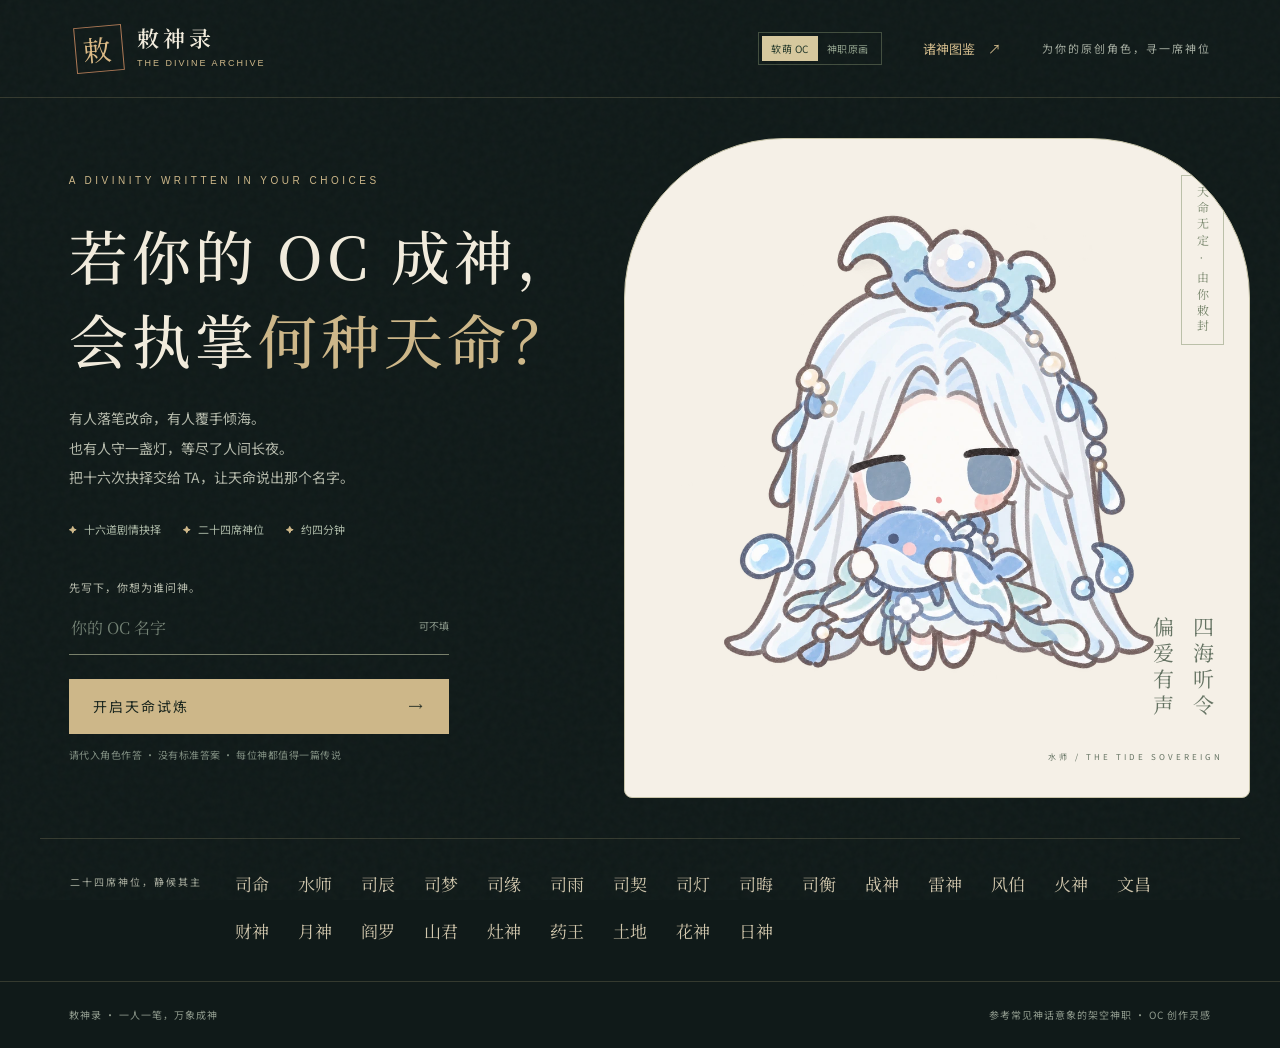
==== index.html @ de98fe09 "Regenerate Fire and Sun OCs with softer cute hairstyles" ====
<!DOCTYPE html>
<html lang="zh-CN"><head><meta charset="utf-8"><meta name="viewport" content="width=device-width,initial-scale=1,viewport-fit=cover"><meta name="theme-color" content="#101a19"><meta name="description" content="十六道天命试炼，二十四种神职归宿。代入你的OC，领取专属权柄、封神名场面与神谕插画。"><meta property="og:title" content="敕神录 · 你的OC会是什么神？"><meta property="og:description" content="十六次抉择，为你的角色敕封神位。二十四种神职、三重神性、原创插画与完整档案。"><title>敕神录 · 你的 OC 会是什么神？</title><link rel="icon" href="data:image/svg+xml,%3Csvg xmlns='http://www.w3.org/2000/svg' viewBox='0 0 64 64'%3E%3Crect width='64' height='64' rx='12' fill='%23101a19'/%3E%3Ctext x='12' y='49' font-size='44' fill='%23d4b77e'%3E敕%3C/text%3E%3C/svg%3E"><link rel="stylesheet" href="style.css?v=3"></head>
<body><header><button class="brand" id="brand" aria-label="敕神录首页"><span class="seal">敕</span><span>敕神录<small>THE DIVINE ARCHIVE</small></span></button><nav><div class="art-switch" role="group" aria-label="插画风格"><button data-art-choice="chibi" aria-pressed="true" class="active">软萌 OC</button><button data-art-choice="portrait" aria-pressed="false">神职原画</button></div><button id="nav-atlas">诸神图鉴 <span>↗</span></button><span class="nav-note">为你的原创角色，寻一席神位</span></nav></header><main id="app"></main><footer><span>敕神录 · 一人一笔，万象成神</span><span>参考常见神话意象的架空神职 · OC 创作灵感</span></footer><div id="toast" role="status" aria-live="polite"></div><dialog id="atlas"><div class="dialog-head"><div><p class="eyebrow">THE PANTHEON</p><h2>二十四神，各有锋芒。</h2></div><button id="close-atlas" class="close" aria-label="关闭图鉴">×</button></div><p class="muted">神位不分高低，故事各有偏爱。图鉴展示的是神职意象，角色外貌由你定义。</p><div class="atlas-grid" id="atlas-grid"></div></dialog><script src="data.js?v=2"></script><script src="app.js?v=6"></script></body></html>
---- style.css ----
@import url('https://fonts.googleapis.com/css2?family=Noto+Serif+SC:wght@400;500;600;700;900&family=Noto+Sans+SC:wght@400;500;600&display=swap');
:root{--bg:#101a19;--paper:#f1ebdc;--ink:#22332e;--gold:#cdb789;--muted:#a5ada1;--accent:#d3b77f;--line:#c9b88633;color-scheme:dark}*{box-sizing:border-box}body{margin:0;background:var(--bg);color:var(--paper);font:15px/1.8 'Noto Sans SC',sans-serif}body:before{content:'';position:fixed;inset:0;pointer-events:none;opacity:.16;background-image:url("data:image/svg+xml,%3Csvg viewBox='0 0 180 180' xmlns='http://www.w3.org/2000/svg'%3E%3Cfilter id='n'%3E%3CfeTurbulence type='fractalNoise' baseFrequency='.75' numOctaves='3' stitchTiles='stitch'/%3E%3C/filter%3E%3Cpath fill='%23ffffff' filter='url(%23n)' opacity='.19' d='M0 0h180v180H0z'/%3E%3C/svg%3E")}button,input{font:inherit}button{cursor:pointer}button:focus-visible,a:focus-visible{outline:2px solid var(--gold);outline-offset:5px}button{color:inherit}h1,h2,h3,p{margin-top:0}h1,h2,h3,.serif{font-family:'Noto Serif SC','Songti SC',serif}button{border:0}header{height:98px;border-bottom:1px solid var(--line);padding:0 5.4%;display:flex;align-items:center;justify-content:space-between;position:relative;z-index:2}.brand{display:flex;align-items:center;gap:14px;background:none;text-align:left;font:600 22px/1.1 'Noto Serif SC',serif;letter-spacing:4px}.brand small{display:block;font:9px/1.7 sans-serif;letter-spacing:2px;color:var(--gold);margin-top:6px}.seal{font:28px 'Noto Serif SC',serif;color:#dcba86;border:1px solid #ae7956;padding:2px 7px;transform:rotate(-5deg)}nav{display:flex;align-items:center;gap:35px}nav button{background:none;font-size:13px;color:var(--gold)}nav button span{margin-left:10px}.nav-note{font-size:11px;color:var(--muted);letter-spacing:2px}main{min-height:calc(100svh - 175px)}footer{border-top:1px solid var(--line);padding:24px 5.4%;display:flex;justify-content:space-between;color:#8f9a8d;font-size:10px;letter-spacing:1px}.eyebrow{font:10px/1.6 sans-serif;letter-spacing:3.5px;color:var(--gold);margin-bottom:24px}.hero{max-width:1500px;margin:auto;display:grid;grid-template-columns:1fr 1.05fr;min-height:740px}.hero-copy{padding:75px 7% 50px 11%;position:relative;z-index:1}.hero-copy h1{font-size:clamp(40px,4.6vw,68px);line-height:1.42;letter-spacing:4px;font-weight:500;margin-bottom:24px}.hero-copy h1 em{font-style:normal;color:var(--gold)}.hero-copy .desc{color:#b4b9ab;max-width:370px;font-size:14px;line-height:2.1}.hero-label{display:flex;gap:22px;color:#adbaa8;font-size:11px;margin:28px 0 38px}.hero-label span{display:flex;align-items:center;gap:7px}.hero-label span:before{content:'✦';color:var(--gold);font-size:8px}.name-label{display:block;font-size:11px;color:#b7bcad;letter-spacing:1px;margin:0 0 9px}.name-wrap{display:flex;align-items:center;gap:15px;max-width:380px;border-bottom:1px solid #79806b;padding:0 0 9px}.name-wrap input{background:none;border:0;outline:0;color:var(--paper);width:100%;font-family:'Noto Serif SC',serif;font-size:20px;min-width:0}.name-wrap input::placeholder{color:#738174;font-size:16px}.name-wrap span{white-space:nowrap;color:#8c998b;font-size:10px}.primary{background:var(--gold);color:#19251e;min-height:55px;padding:15px 24px;display:flex;align-items:center;justify-content:space-between;gap:30px;font-size:14px;letter-spacing:2px;transition:.2s}.primary:hover{background:#e6d0a2;transform:translateY(-2px)}.hero-copy .primary{width:100%;max-width:380px;margin:24px 0 12px}.subnote{font-size:10px;letter-spacing:.5px;color:#7f8d80}.hero-art{position:relative;min-width:0;overflow:hidden}.hero-art>img{width:100%;height:100%;object-fit:cover;object-position:50% 35%;position:absolute;inset:0}.hero-art:after{content:'';position:absolute;inset:0;background:linear-gradient(90deg,var(--bg),transparent 25%),linear-gradient(0deg,var(--bg),transparent 25%)}.art-caption{position:absolute;right:35px;bottom:58px;z-index:1;text-align:right;color:#eddfbd}.art-caption .vertical{writing-mode:vertical-rl;letter-spacing:10px;font:26px 'Noto Serif SC',serif;line-height:1.9;letter-spacing:7px;margin:0 0 20px auto}.art-caption small{font-size:10px;letter-spacing:3px}.floating-seal{position:absolute;right:30px;top:35px;z-index:1;border:1px solid #cfaa7877;padding:9px 12px;color:var(--gold);writing-mode:vertical-rl;letter-spacing:4px;font:12px 'Noto Serif SC',serif}.home-bottom{border-top:1px solid var(--line);max-width:1200px;margin:0 auto;padding:29px 30px 35px;display:flex;gap:30px;align-items:center}.home-bottom>span{font-size:10px;letter-spacing:2px;color:#a7ac9e;white-space:nowrap}.god-ticker{display:flex;flex-wrap:wrap;gap:25px}.god-ticker button{font:17px 'Noto Serif SC',serif;background:none;color:#d1c7ad;padding:3px}.god-ticker button:hover{color:#fff1cc}.quiz{max-width:850px;margin:0 auto;padding:42px 28px 75px;animation:rise .35s ease}.quiz-meta{display:flex;justify-content:space-between;align-items:center;font-size:11px;color:#a7b2a2;letter-spacing:1px}.quiz-meta strong{font-family:serif;font-size:25px;color:var(--gold);font-weight:400}.progress{height:2px;background:#60705a55;margin:15px 0 42px}.progress span{height:100%;display:block;background:var(--gold);transition:width .3s}.chapter{color:var(--gold);font-size:11px;letter-spacing:3px}.quiz h1{font-size:clamp(24px,3vw,35px);line-height:1.8;font-weight:500;letter-spacing:1px;margin:15px 0}.quiz .hint{font-size:13px;color:#a7b1a0;margin-bottom:30px}.options{display:grid;gap:12px}.option{display:flex;align-items:center;gap:20px;padding:18px 22px;text-align:left;background:#ffffff03;border:1px solid #9caa8d33;min-height:71px;transition:.2s;line-height:1.8;font-size:14px}.option .letter{font:19px 'Noto Serif SC',serif;color:#b8ac8a;min-width:20px}.option:hover{background:#d7c49610;border-color:#cdb789aa}.option.selected{background:#cfb88919;border-color:var(--gold)}.option.selected .letter{color:var(--gold)}.quiz-nav{display:flex;justify-content:space-between;margin-top:28px;align-items:center}.text-btn{background:none;color:#acb5a4;font-size:12px;padding:10px 0}.quiz-nav .primary{min-height:48px;font-size:12px;padding:12px 24px}.primary:disabled{opacity:.35;cursor:default;transform:none}.small-note{text-align:center;color:#738273;font-size:10px;margin:30px 0 0}.reveal{min-height:65svh;display:grid;place-content:center;text-align:center;padding:35px}.reveal .sigil{font:75px 'Noto Serif SC',serif;color:var(--gold);animation:pulse 1.5s infinite}.reveal h2{font-weight:400;font-size:26px;letter-spacing:4px}.reveal p{color:var(--muted);font-size:12px;letter-spacing:2px}.result{max-width:1160px;margin:auto;padding:45px 30px 70px;animation:rise .6s}.result-head{display:flex;justify-content:space-between;align-items:center;margin-bottom:28px}.result-head p{margin:0;font-size:11px;color:var(--gold);letter-spacing:2px}.result-head button{background:none;color:#aeb6a8;font-size:11px}.result-grid{display:grid;grid-template-columns:420px 1fr;gap:44px;align-items:start}.god-card{position:relative;aspect-ratio:2/3;background:#162321;overflow:hidden;border:1px solid #b9a47755}.god-card img{width:100%;height:100%;object-fit:cover}.god-card:after{content:'';position:absolute;inset:0;background:linear-gradient(0deg,#08100fea,transparent 58%)}.god-card .card-top{position:absolute;top:24px;left:26px;z-index:1;font-size:9px;letter-spacing:3px;color:#e2d4b7}.god-card .card-stamp{position:absolute;right:22px;top:22px;border:1px solid #e0c58b99;color:#e5d5b2;padding:6px 10px;writing-mode:vertical-rl;letter-spacing:4px;font:12px 'Noto Serif SC',serif}.card-title{position:absolute;bottom:26px;left:28px;right:23px;z-index:1}.card-title small{font-size:10px;letter-spacing:4px;color:#d3c9ab}.card-title h2{font-size:68px;font-weight:400;letter-spacing:13px;line-height:1.4;margin:7px 0}.card-title p{font:17px/1.8 'Noto Serif SC',serif;letter-spacing:2px;margin:0}.image-caption{font-size:9px;color:#77877a;text-align:center;margin-top:10px}.result-copy .eyebrow{margin:2px 0 12px;color:var(--accent)}.result-copy h1{font-size:31px;font-weight:500;line-height:1.7;margin-bottom:14px;overflow-wrap:anywhere}.result-copy h1 span{color:var(--accent)}.tags{display:flex;gap:8px;flex-wrap:wrap;margin-bottom:26px}.tags span{border:1px solid #a8b29644;color:#c6cbb9;padding:3px 10px;font-size:10px}.quote{border-left:2px solid var(--accent);padding-left:18px;font:21px/1.9 'Noto Serif SC',serif;color:var(--accent);margin:0 0 25px}.body-copy{font-size:13px;color:#bbc2b0;line-height:2.1}.domain{display:flex;gap:25px;border-top:1px solid var(--line);border-bottom:1px solid var(--line);padding:15px 0;margin-top:25px}.domain small{font-size:10px;color:#9aa58f}.domain p{font-family:'Noto Serif SC',serif;margin:3px 0;font-size:15px}.domain>div{flex:1}.actions{display:grid;grid-template-columns:1fr 1fr;gap:10px;margin-top:23px}.actions .primary{font-size:12px;letter-spacing:1px;padding:13px 17px;min-height:49px;gap:10px}.secondary{border:1px solid #b4b59766;background:transparent;padding:12px 16px;font-size:12px;letter-spacing:1px}.secondary:hover{background:#ffffff08}.share-extra{display:flex;gap:20px;margin-top:12px}.share-extra button{font-size:10px;background:none;color:#a7b09c;padding:4px 0;text-decoration:underline;text-underline-offset:5px}.section-divider{display:flex;align-items:center;gap:22px;margin:52px 0 25px;font:21px 'Noto Serif SC',serif;letter-spacing:3px}.section-divider:after{content:'';height:1px;background:var(--line);flex:1}.report-grid{display:grid;grid-template-columns:1fr 1fr;gap:18px}.report-box{padding:26px 28px;background:#d9d0b905;border:1px solid var(--line)}.report-box h3{font-size:18px;font-weight:500;margin-bottom:15px;letter-spacing:1px}.report-box .label{font:9px sans-serif;letter-spacing:3px;color:var(--accent);margin:0 0 12px}.report-box p{font-size:13px;color:#b9c1b0;line-height:2.1;margin-bottom:0}.report-box.scene{grid-column:1/-1;background:linear-gradient(130deg,#c5ad7814,#1b262100);padding:32px}.scene h3{font-size:24px}.scene p{font:17px/2.1 'Noto Serif SC',serif;color:#d9d7c5;max-width:900px}.prayer{font:17px/1.9 'Noto Serif SC',serif!important;color:#d3c8ab!important}.reply{border-top:1px solid var(--line);margin-top:18px;padding-top:14px;color:var(--accent)!important}.pair{display:flex;gap:20px;align-items:center}.pair img{width:63px;height:86px;object-fit:cover;border:1px solid #c9b88644}.pair h3{margin-bottom:3px}.pair p{font-size:11px}.bars{display:grid;gap:15px}.bar-label{display:flex;justify-content:space-between;font-size:12px;color:#cad0bc;margin-bottom:5px}.bar-line{height:3px;background:#7d896a33}.bar-line span{height:100%;display:block;background:var(--accent)}.report-box .quiet{font-size:10px;color:#86937c;line-height:1.8;margin-top:15px}.result-bottom{text-align:center;border-top:1px solid var(--line);padding-top:32px;margin-top:35px}.result-bottom p{font-size:12px;color:#a4af9a}.result-bottom button{display:inline-flex;min-width:210px}.evidence{padding-left:15px;border-left:1px solid #c9b88655;margin-top:15px}.evidence span{font-size:10px;color:var(--accent)}.evidence p{font-size:12px;margin-top:5px;color:#b7c0a9}#toast{position:fixed;bottom:28px;left:50%;transform:translate(-50%,15px);opacity:0;pointer-events:none;background:#e6d5ae;color:#203127;padding:10px 22px;font-size:12px;z-index:30;box-shadow:0 5px 25px #0005;transition:.2s;max-width:90vw;text-align:center}#toast.show{transform:translate(-50%,0);opacity:1}dialog{color:var(--paper);background:#15211e;border:1px solid #c9b88655;padding:35px;width:min(1080px,92vw);max-height:88svh}dialog::backdrop{background:#020a08c9;backdrop-filter:blur(6px)}.dialog-head{display:flex;justify-content:space-between;align-items:start}.dialog-head .eyebrow{margin-bottom:10px}.dialog-head h2{font-size:26px;letter-spacing:2px;font-weight:400}.close{background:none;color:var(--gold);font-size:32px;line-height:1}.muted{font-size:12px;color:#a5b098}.atlas-grid{display:grid;grid-template-columns:repeat(5,1fr);gap:16px;margin-top:25px}.atlas-item{background:none;text-align:left;padding:0;border:1px solid #b5ad8b33;overflow:hidden}.atlas-item img{width:100%;aspect-ratio:2/3;object-fit:cover;display:block;transition:transform .3s}.atlas-item:hover img{transform:scale(1.035)}.atlas-item div{padding:12px}.atlas-item h3{font-size:19px;letter-spacing:2px;margin:0 0 5px}.atlas-item p{font-size:10px;color:#acb59e;margin:0}.atlas-detail{display:grid;grid-template-columns:240px 1fr;gap:30px;margin-top:20px}.atlas-detail>img{width:100%;height:auto}.atlas-detail h3{font-size:28px;color:var(--gold);margin-bottom:15px}.atlas-detail p{font-size:13px;color:#b8c1ad}.resume-row{display:flex;align-items:center;gap:10px;font-size:11px;color:#a3b095;margin-top:17px}.resume-row button{background:none;border-bottom:1px solid var(--gold);padding:0;color:var(--gold)}@keyframes rise{from{opacity:0;transform:translateY(14px)}to{opacity:1;transform:translateY(0)}}@keyframes pulse{50%{opacity:.45;transform:scale(.95)}}@media(min-width:1500px){.hero{min-height:790px}}@media(max-width:1000px){.hero-copy{padding-left:9%;padding-top:58px}.hero{min-height:700px}.nav-note{display:none}.result-grid{grid-template-columns:350px 1fr;gap:28px}.result-copy h1{font-size:26px}.card-title h2{font-size:60px}.atlas-grid{grid-template-columns:repeat(4,1fr)}}@media(max-width:750px){header{height:78px;padding:0 6%}.brand{font-size:19px;gap:11px}.seal{font-size:24px}.brand small{font-size:7px}.hero{display:flex;flex-direction:column-reverse;min-height:auto}.hero-art{height:330px;min-height:330px}.hero-art>img{object-position:50% 28%}.hero-art:after{background:linear-gradient(0deg,var(--bg),transparent 50%)}.art-caption{right:25px;bottom:35px}.art-caption .vertical{font-size:19px;letter-spacing:5px}.art-caption small{font-size:8px}.floating-seal{right:auto;left:25px;top:25px}.hero-copy{padding:0 7% 40px;margin-top:-12px}.hero-copy .eyebrow{margin-bottom:17px;font-size:9px}.hero-copy h1{font-size:39px;letter-spacing:3px;margin-bottom:18px}.hero-copy .desc{font-size:12px;max-width:none}.hero-label{margin:20px 0 28px;gap:18px}.hero-label span{font-size:10px}.name-wrap,.hero-copy .primary{max-width:none}.hero-copy .primary{margin-top:20px}.home-bottom{margin:0 7%;padding:24px 0;display:block}.home-bottom>span{display:block;margin-bottom:17px}.god-ticker{gap:15px}.god-ticker button{font-size:15px}footer{display:block;padding:22px 7%;font-size:9px}footer span{display:block;margin:3px 0}.quiz{padding:27px 22px 50px}.progress{margin-bottom:30px}.quiz h1{font-size:24px;line-height:1.75}.quiz .hint{font-size:12px;margin-bottom:24px}.option{font-size:12px;padding:14px 16px;gap:16px;min-height:70px}.quiz-nav .primary{font-size:11px}.result{padding:28px 20px 45px}.result-head{margin-bottom:20px}.result-head p{font-size:10px}.result-grid{display:block}.god-card{width:100%;max-width:420px;margin:auto;aspect-ratio:3/4}.god-card img{object-position:50% 30%}.card-title h2{font-size:61px}.card-title p{font-size:16px}.card-title{bottom:22px}.result-copy{margin-top:28px}.result-copy h1{font-size:26px}.quote{font-size:19px}.body-copy{font-size:12px}.domain{gap:17px}.domain p{font-size:13px}.report-grid{grid-template-columns:1fr;gap:14px}.report-box{padding:24px}.report-box.scene{padding:26px 23px}.scene h3{font-size:22px}.scene p{font-size:16px}.section-divider{margin-top:38px;font-size:19px}.atlas-grid{grid-template-columns:repeat(2,1fr);gap:12px}dialog{padding:25px 20px;width:94vw}.dialog-head h2{font-size:23px}.atlas-detail{grid-template-columns:1fr;gap:20px}.atlas-detail>img{width:100%;max-height:350px;object-fit:cover;object-position:50% 25%}.atlas-item p{font-size:9px}}@media(prefers-reduced-motion:reduce){*,*:before,*:after{animation:none!important;transition:none!important;scroll-behavior:auto!important}}
/* Expanded divine archive */
.thrill-banner{padding:16px 18px;border:1px solid color-mix(in srgb,var(--accent) 38%,transparent);background:linear-gradient(110deg,#cab57c13,transparent);margin-bottom:20px}.thrill-banner>span{display:block;font-size:9px;letter-spacing:2px;color:var(--accent);margin-bottom:5px}.thrill-banner strong{font:18px/1.7 'Noto Serif SC',serif;color:#e4d5b4}.thrill-banner p{font-size:12px;line-height:1.95;color:#b4bfab;margin:7px 0 0}.report-jumps{display:flex;align-items:center;gap:12px;flex-wrap:wrap;margin:36px 0 0;border-top:1px solid var(--line);padding-top:22px}.report-jumps>span{font-size:10px;color:#8c9a86;letter-spacing:2px;margin-right:10px}.report-jumps button{background:#ffffff03;border:1px solid #bdba9640;padding:7px 12px;color:#c8cfb8;font-size:11px}.report-jumps button:hover{border-color:var(--accent);color:var(--accent)}.report-box[id]{scroll-margin-top:25px}.deep-reading{grid-column:1/-1;padding:34px 38px}.deep-reading h3{font-size:24px}.deep-reading p{font-size:14px;line-height:2.35;color:#c1c7b6;margin:16px 0;max-width:950px}.reading-end{margin-top:24px;padding-top:18px;border-top:1px solid var(--line);color:var(--accent);font:14px 'Noto Serif SC',serif;letter-spacing:1px}.modes-box{grid-column:1/-1;padding:30px}.modes-box h3{font-size:24px}.mode-note{max-width:760px;margin-bottom:22px!important;font-size:12px!important;color:#97a58d!important}.mode-tabs{display:flex;gap:10px;margin-bottom:24px}.mode-tabs button{flex:1;border:1px solid #a7ae8e44;background:#ffffff03;min-height:56px;font-size:12px;line-height:1.5;text-align:left;padding:13px 17px;color:#a9b69e}.mode-tabs button span{font:12px serif;margin-right:12px;color:#849276}.mode-tabs button.active{border-color:var(--accent);background:#c9b47d14;color:#e6dbbd}.mode-tabs button.active span{color:var(--accent)}.mode-layout{display:grid;grid-template-columns:160px 1fr;gap:28px;align-items:center;animation:rise .25s}.mode-portrait{position:relative;height:216px;overflow:hidden}.mode-portrait img{width:100%;height:100%;object-fit:cover}.mode-portrait:after{content:'';position:absolute;inset:0;background:linear-gradient(0deg,#07120fde,transparent 60%)}.mode-portrait>span{position:absolute;bottom:15px;left:15px;right:15px;text-align:center;color:#ecddbc;font:17px 'Noto Serif SC',serif;letter-spacing:3px;z-index:1}.mode-1 .mode-portrait img{filter:saturate(.85) sepia(.12)}.mode-2 .mode-portrait img{filter:saturate(.65) contrast(1.15) brightness(.75)}.mode-copy .mode-index{font:9px sans-serif;color:var(--accent);letter-spacing:2px;margin-bottom:15px}.mode-copy h4{font:29px/1.5 'Noto Serif SC',serif;color:#e4dabd;margin:0 0 12px}.mode-copy>p{margin-top:0!important;font-size:14px!important}.mode-copy blockquote{margin:18px 0 0;border-left:2px solid var(--accent);padding-left:17px;font:20px/1.8 'Noto Serif SC',serif;color:var(--accent)}.mode-footnote{display:block;color:#83917b;font-size:10px;margin-top:18px}.gossip-label{font-size:10px;color:#9fac95;letter-spacing:1px}.gossip-claim{font:18px/1.95 'Noto Serif SC',serif!important;color:#d8cdb1!important;margin:12px 0 20px!important}.gossip-button{width:100%;background:none;border:1px solid #cdb78966;padding:12px 15px;color:var(--accent);font-size:11px;display:flex;justify-content:space-between;gap:10px;text-align:left}.gossip-truth{padding:18px 0 0;animation:rise .3s}.gossip-truth>span{font-size:9px;letter-spacing:2px;color:var(--accent)}.gossip-truth p{font:16px/2.05 'Noto Serif SC',serif;color:#d2d5bf;margin-top:9px}.forum-post{display:flex;align-items:flex-start;gap:12px;margin-top:20px}.forum-avatar{flex-shrink:0;width:30px;height:30px;border:1px solid #b2b69555;color:#b9be9e;display:grid;place-items:center;font:14px 'Noto Serif SC',serif}.forum-post small{color:#839179;font-size:10px}.forum-post p{font-size:12px;line-height:1.9;margin:4px 0 0}.atlas-thrill{padding:15px 0;border-top:1px solid var(--line);border-bottom:1px solid var(--line);margin:20px 0}.atlas-thrill strong{color:var(--gold);font:17px 'Noto Serif SC',serif}.atlas-thrill p{margin:8px 0 0}.atlas-reading summary{font-size:12px;color:var(--gold);cursor:pointer;padding:8px 0}.atlas-reading p{line-height:2.1}.pair{align-items:flex-start}.pair img{flex-shrink:0}.pair p{line-height:1.9}.result-grid{grid-template-columns:minmax(300px,390px) 1fr}.gossip-truth[hidden]{display:none}.god-ticker{gap:16px 23px}.home-bottom{align-items:flex-start}.home-bottom>span{margin-top:5px}
@media(max-width:1000px){.result-grid{grid-template-columns:320px 1fr;gap:26px}.mode-layout{grid-template-columns:145px 1fr}}
@media(max-width:750px){.result-grid{display:block}.deep-reading,.modes-box{padding:25px 22px}.deep-reading h3,.modes-box h3{font-size:22px}.deep-reading p{font-size:13px;line-height:2.2}.mode-tabs{gap:6px}.mode-tabs button{font-size:10px;padding:10px 8px;min-height:61px;text-align:center}.mode-tabs button span{display:block;margin:0 0 4px;font-size:10px}.mode-layout{grid-template-columns:90px 1fr;gap:17px;align-items:start}.mode-portrait{height:150px}.mode-portrait>span{font-size:12px;left:6px;right:6px;letter-spacing:1px}.mode-copy h4{font-size:22px}.mode-copy>p{font-size:12px!important}.mode-copy .mode-index{font-size:7px;line-height:1.8;letter-spacing:1px;margin-bottom:9px}.mode-copy blockquote{font-size:16px;margin-top:14px;padding-left:10px}.mode-footnote{grid-column:1/-1;font-size:9px}.report-jumps{gap:8px}.report-jumps>span{width:100%;margin-bottom:3px}.report-jumps button{font-size:10px;padding:6px 9px}.thrill-banner strong{font-size:17px}.thrill-banner p{font-size:11px}.reading-end{font-size:12px;line-height:1.9}.god-ticker{gap:13px 19px}.home-bottom{display:block}}
/* Hand-drawn chibi collection: keep linework clear on warm paper. */
.art-switch{display:flex;gap:0;border:1px solid #a8b68b55;padding:3px;flex-shrink:0}.art-switch button{padding:5px 9px;font-size:10px;white-space:nowrap;color:#93a38e;letter-spacing:.5px;line-height:1.5}.art-switch button.active{background:#d6c89e;color:#24392b}.share-extra{flex-wrap:wrap;gap:10px 18px}body[data-art="portrait"] .chibi-only{display:none}body[data-art="chibi"] .hero-art{background:#f5f0e7;margin:40px 30px 40px 0;border:1px solid #c8c4a9;border-radius:160px 160px 8px 8px}body[data-art="chibi"] .hero-art>img{width:89%;height:78%;left:5.5%;top:7%;object-fit:contain;object-position:center}body[data-art="chibi"] .hero-art:after{background:none;pointer-events:none}body[data-art="chibi"] .art-caption{color:#657363;bottom:30px;right:26px}body[data-art="chibi"] .art-caption .vertical{font-size:21px;letter-spacing:5px}body[data-art="chibi"] .art-caption small{font-size:8px}body[data-art="chibi"] .floating-seal{color:#77856b;border-color:#94a18199;top:36px;right:25px}body[data-art="chibi"] .god-card{background:#f5f0e7;border-color:#b5bba2}body[data-art="chibi"] .god-card>img{display:block;width:94%;height:66%;margin:22px auto 0;object-fit:contain;object-position:center}body[data-art="chibi"] .god-card:after{display:none}body[data-art="chibi"] .card-top{color:#87927e;font-size:8px;left:21px;top:19px}body[data-art="chibi"] .card-stamp{color:#7e846c;border-color:#9aa48988;font-size:10px;right:18px;top:18px}body[data-art="chibi"] .card-title{color:#4e6253;bottom:24px;left:25px}body[data-art="chibi"] .card-title small{color:#87927e;font-size:8px;letter-spacing:2px}body[data-art="chibi"] .card-title h2{font-size:59px;line-height:1.15;letter-spacing:11px;margin:9px 0}body[data-art="chibi"] .card-title p{font-size:15px;color:#7d7b63;line-height:1.6;letter-spacing:1px}body[data-art="chibi"] .atlas-item>img{background:#f6f2ea;aspect-ratio:1/1;object-fit:contain;padding:6px}body[data-art="chibi"] .atlas-detail>img{background:#f6f2ea;aspect-ratio:1/1;object-fit:contain;padding:10px;align-self:start}body[data-art="chibi"] .pair img{background:#f6f2ea;height:63px;width:63px;object-fit:contain;padding:2px}body[data-art="chibi"] .mode-portrait{background:#f6f2ea;border:1px solid #d4d5ba}body[data-art="chibi"] .mode-portrait img{height:82%;width:100%;object-fit:contain;padding:3px}body[data-art="chibi"] .mode-portrait:after{display:none}body[data-art="chibi"] .mode-portrait>span{color:#63745d;font-size:14px;bottom:13px;letter-spacing:2px}body[data-art="chibi"] .mode-2 .mode-portrait img{filter:saturate(.75) contrast(1.04)}
@media(max-width:1000px){nav{gap:16px}}
@media(max-width:750px){nav{gap:10px}.art-switch{padding:2px}.art-switch button{font-size:8px;padding:5px 6px;letter-spacing:0}nav>button{font-size:10px;padding:5px 0}nav>button span{margin-left:3px}.brand{letter-spacing:2px;gap:8px}.brand small{letter-spacing:1px}.seal{font-size:21px;padding:2px 5px}body[data-art="chibi"] .hero-art{height:350px;min-height:350px;margin:20px 7% 28px;border-radius:85px 85px 5px 5px}body[data-art="chibi"] .hero-art>img{width:84%;height:90%;top:0;left:5%}body[data-art="chibi"] .floating-seal{font-size:9px;top:23px;right:16px;padding:7px}body[data-art="chibi"] .art-caption{right:19px;bottom:19px}body[data-art="chibi"] .art-caption .vertical{font-size:14px;letter-spacing:3px;margin-bottom:9px}body[data-art="chibi"] .art-caption small{font-size:6px;letter-spacing:1px}body[data-art="chibi"] .god-card>img{height:65%;margin-top:18px}body[data-art="chibi"] .card-title{bottom:21px;left:23px}body[data-art="chibi"] .card-title h2{font-size:51px;line-height:1.1;letter-spacing:8px;margin:6px 0}body[data-art="chibi"] .card-title p{font-size:13px}body[data-art="chibi"] .mode-portrait>span{font-size:10px;letter-spacing:1px;bottom:10px}.share-extra button{font-size:9px}}
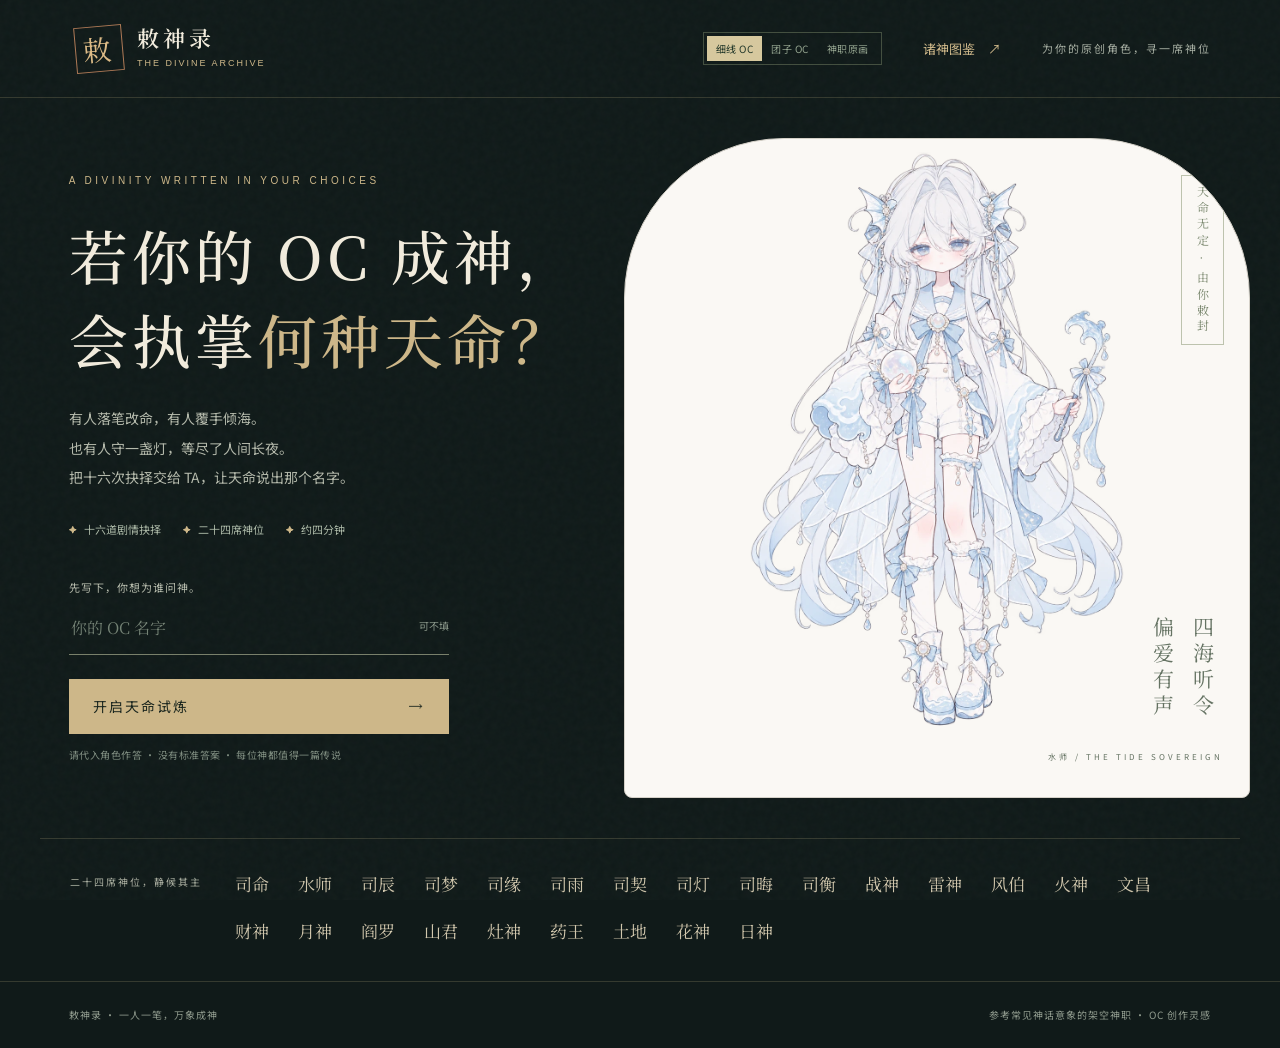
==== commit 619a8e0f: "Add 24 fine-line full-body deity OCs with diverse hairstyles" ====
--- a/index.html
+++ b/index.html
@@ -1,3 +1,3 @@
 <!DOCTYPE html>
-<html lang="zh-CN"><head><meta charset="utf-8"><meta name="viewport" content="width=device-width,initial-scale=1,viewport-fit=cover"><meta name="theme-color" content="#101a19"><meta name="description" content="十六道天命试炼，二十四种神职归宿。代入你的OC，领取专属权柄、封神名场面与神谕插画。"><meta property="og:title" content="敕神录 · 你的OC会是什么神？"><meta property="og:description" content="十六次抉择，为你的角色敕封神位。二十四种神职、三重神性、原创插画与完整档案。"><title>敕神录 · 你的 OC 会是什么神？</title><link rel="icon" href="data:image/svg+xml,%3Csvg xmlns='http://www.w3.org/2000/svg' viewBox='0 0 64 64'%3E%3Crect width='64' height='64' rx='12' fill='%23101a19'/%3E%3Ctext x='12' y='49' font-size='44' fill='%23d4b77e'%3E敕%3C/text%3E%3C/svg%3E"><link rel="stylesheet" href="style.css?v=3"></head>
-<body><header><button class="brand" id="brand" aria-label="敕神录首页"><span class="seal">敕</span><span>敕神录<small>THE DIVINE ARCHIVE</small></span></button><nav><div class="art-switch" role="group" aria-label="插画风格"><button data-art-choice="chibi" aria-pressed="true" class="active">软萌 OC</button><button data-art-choice="portrait" aria-pressed="false">神职原画</button></div><button id="nav-atlas">诸神图鉴 <span>↗</span></button><span class="nav-note">为你的原创角色，寻一席神位</span></nav></header><main id="app"></main><footer><span>敕神录 · 一人一笔，万象成神</span><span>参考常见神话意象的架空神职 · OC 创作灵感</span></footer><div id="toast" role="status" aria-live="polite"></div><dialog id="atlas"><div class="dialog-head"><div><p class="eyebrow">THE PANTHEON</p><h2>二十四神，各有锋芒。</h2></div><button id="close-atlas" class="close" aria-label="关闭图鉴">×</button></div><p class="muted">神位不分高低，故事各有偏爱。图鉴展示的是神职意象，角色外貌由你定义。</p><div class="atlas-grid" id="atlas-grid"></div></dialog><script src="data.js?v=2"></script><script src="app.js?v=6"></script></body></html>
+<html lang="zh-CN"><head><meta charset="utf-8"><meta name="viewport" content="width=device-width,initial-scale=1,viewport-fit=cover"><meta name="theme-color" content="#101a19"><meta name="description" content="十六道天命试炼，二十四种神职归宿。代入你的OC，领取专属权柄、封神名场面与神谕插画。"><meta property="og:title" content="敕神录 · 你的OC会是什么神？"><meta property="og:description" content="十六次抉择，为你的角色敕封神位。二十四种神职、三重神性、原创插画与完整档案。"><title>敕神录 · 你的 OC 会是什么神？</title><link rel="icon" href="data:image/svg+xml,%3Csvg xmlns='http://www.w3.org/2000/svg' viewBox='0 0 64 64'%3E%3Crect width='64' height='64' rx='12' fill='%23101a19'/%3E%3Ctext x='12' y='49' font-size='44' fill='%23d4b77e'%3E敕%3C/text%3E%3C/svg%3E"><link rel="stylesheet" href="style.css?v=4"></head>
+<body><header><button class="brand" id="brand" aria-label="敕神录首页"><span class="seal">敕</span><span>敕神录<small>THE DIVINE ARCHIVE</small></span></button><nav><div class="art-switch" role="group" aria-label="插画风格"><button data-art-choice="line" aria-pressed="true" class="active">细线 OC</button><button data-art-choice="chibi" aria-pressed="false">团子 OC</button><button data-art-choice="portrait" aria-pressed="false">神职原画</button></div><button id="nav-atlas">诸神图鉴 <span>↗</span></button><span class="nav-note">为你的原创角色，寻一席神位</span></nav></header><main id="app"></main><footer><span>敕神录 · 一人一笔，万象成神</span><span>参考常见神话意象的架空神职 · OC 创作灵感</span></footer><div id="toast" role="status" aria-live="polite"></div><dialog id="atlas"><div class="dialog-head"><div><p class="eyebrow">THE PANTHEON</p><h2>二十四神，各有锋芒。</h2></div><button id="close-atlas" class="close" aria-label="关闭图鉴">×</button></div><p class="muted">神位不分高低，故事各有偏爱。图鉴展示的是神职意象，角色外貌由你定义。</p><div class="atlas-grid" id="atlas-grid"></div></dialog><script src="data.js?v=2"></script><script src="app.js?v=7"></script></body></html>
--- a/style.css
+++ b/style.css
@@ -5,6 +5,21 @@
 @media(max-width:1000px){.result-grid{grid-template-columns:320px 1fr;gap:26px}.mode-layout{grid-template-columns:145px 1fr}}
 @media(max-width:750px){.result-grid{display:block}.deep-reading,.modes-box{padding:25px 22px}.deep-reading h3,.modes-box h3{font-size:22px}.deep-reading p{font-size:13px;line-height:2.2}.mode-tabs{gap:6px}.mode-tabs button{font-size:10px;padding:10px 8px;min-height:61px;text-align:center}.mode-tabs button span{display:block;margin:0 0 4px;font-size:10px}.mode-layout{grid-template-columns:90px 1fr;gap:17px;align-items:start}.mode-portrait{height:150px}.mode-portrait>span{font-size:12px;left:6px;right:6px;letter-spacing:1px}.mode-copy h4{font-size:22px}.mode-copy>p{font-size:12px!important}.mode-copy .mode-index{font-size:7px;line-height:1.8;letter-spacing:1px;margin-bottom:9px}.mode-copy blockquote{font-size:16px;margin-top:14px;padding-left:10px}.mode-footnote{grid-column:1/-1;font-size:9px}.report-jumps{gap:8px}.report-jumps>span{width:100%;margin-bottom:3px}.report-jumps button{font-size:10px;padding:6px 9px}.thrill-banner strong{font-size:17px}.thrill-banner p{font-size:11px}.reading-end{font-size:12px;line-height:1.9}.god-ticker{gap:13px 19px}.home-bottom{display:block}}
 /* Hand-drawn chibi collection: keep linework clear on warm paper. */
-.art-switch{display:flex;gap:0;border:1px solid #a8b68b55;padding:3px;flex-shrink:0}.art-switch button{padding:5px 9px;font-size:10px;white-space:nowrap;color:#93a38e;letter-spacing:.5px;line-height:1.5}.art-switch button.active{background:#d6c89e;color:#24392b}.share-extra{flex-wrap:wrap;gap:10px 18px}body[data-art="portrait"] .chibi-only{display:none}body[data-art="chibi"] .hero-art{background:#f5f0e7;margin:40px 30px 40px 0;border:1px solid #c8c4a9;border-radius:160px 160px 8px 8px}body[data-art="chibi"] .hero-art>img{width:89%;height:78%;left:5.5%;top:7%;object-fit:contain;object-position:center}body[data-art="chibi"] .hero-art:after{background:none;pointer-events:none}body[data-art="chibi"] .art-caption{color:#657363;bottom:30px;right:26px}body[data-art="chibi"] .art-caption .vertical{font-size:21px;letter-spacing:5px}body[data-art="chibi"] .art-caption small{font-size:8px}body[data-art="chibi"] .floating-seal{color:#77856b;border-color:#94a18199;top:36px;right:25px}body[data-art="chibi"] .god-card{background:#f5f0e7;border-color:#b5bba2}body[data-art="chibi"] .god-card>img{display:block;width:94%;height:66%;margin:22px auto 0;object-fit:contain;object-position:center}body[data-art="chibi"] .god-card:after{display:none}body[data-art="chibi"] .card-top{color:#87927e;font-size:8px;left:21px;top:19px}body[data-art="chibi"] .card-stamp{color:#7e846c;border-color:#9aa48988;font-size:10px;right:18px;top:18px}body[data-art="chibi"] .card-title{color:#4e6253;bottom:24px;left:25px}body[data-art="chibi"] .card-title small{color:#87927e;font-size:8px;letter-spacing:2px}body[data-art="chibi"] .card-title h2{font-size:59px;line-height:1.15;letter-spacing:11px;margin:9px 0}body[data-art="chibi"] .card-title p{font-size:15px;color:#7d7b63;line-height:1.6;letter-spacing:1px}body[data-art="chibi"] .atlas-item>img{background:#f6f2ea;aspect-ratio:1/1;object-fit:contain;padding:6px}body[data-art="chibi"] .atlas-detail>img{background:#f6f2ea;aspect-ratio:1/1;object-fit:contain;padding:10px;align-self:start}body[data-art="chibi"] .pair img{background:#f6f2ea;height:63px;width:63px;object-fit:contain;padding:2px}body[data-art="chibi"] .mode-portrait{background:#f6f2ea;border:1px solid #d4d5ba}body[data-art="chibi"] .mode-portrait img{height:82%;width:100%;object-fit:contain;padding:3px}body[data-art="chibi"] .mode-portrait:after{display:none}body[data-art="chibi"] .mode-portrait>span{color:#63745d;font-size:14px;bottom:13px;letter-spacing:2px}body[data-art="chibi"] .mode-2 .mode-portrait img{filter:saturate(.75) contrast(1.04)}
+.art-switch{display:flex;gap:0;border:1px solid #a8b68b55;padding:3px;flex-shrink:0}.art-switch button{padding:5px 9px;font-size:10px;white-space:nowrap;color:#93a38e;letter-spacing:.5px;line-height:1.5}.art-switch button.active{background:#d6c89e;color:#24392b}.share-extra{flex-wrap:wrap;gap:10px 18px}body[data-art="portrait"] .chibi-only{display:none}body:is([data-art="chibi"],[data-art="line"]) .hero-art{background:#f5f0e7;margin:40px 30px 40px 0;border:1px solid #c8c4a9;border-radius:160px 160px 8px 8px}body:is([data-art="chibi"],[data-art="line"]) .hero-art>img{width:89%;height:78%;left:5.5%;top:7%;object-fit:contain;object-position:center}body:is([data-art="chibi"],[data-art="line"]) .hero-art:after{background:none;pointer-events:none}body:is([data-art="chibi"],[data-art="line"]) .art-caption{color:#657363;bottom:30px;right:26px}body:is([data-art="chibi"],[data-art="line"]) .art-caption .vertical{font-size:21px;letter-spacing:5px}body:is([data-art="chibi"],[data-art="line"]) .art-caption small{font-size:8px}body:is([data-art="chibi"],[data-art="line"]) .floating-seal{color:#77856b;border-color:#94a18199;top:36px;right:25px}body:is([data-art="chibi"],[data-art="line"]) .god-card{background:#f5f0e7;border-color:#b5bba2}body:is([data-art="chibi"],[data-art="line"]) .god-card>img{display:block;width:94%;height:66%;margin:22px auto 0;object-fit:contain;object-position:center}body:is([data-art="chibi"],[data-art="line"]) .god-card:after{display:none}body:is([data-art="chibi"],[data-art="line"]) .card-top{color:#87927e;font-size:8px;left:21px;top:19px}body:is([data-art="chibi"],[data-art="line"]) .card-stamp{color:#7e846c;border-color:#9aa48988;font-size:10px;right:18px;top:18px}body:is([data-art="chibi"],[data-art="line"]) .card-title{color:#4e6253;bottom:24px;left:25px}body:is([data-art="chibi"],[data-art="line"]) .card-title small{color:#87927e;font-size:8px;letter-spacing:2px}body:is([data-art="chibi"],[data-art="line"]) .card-title h2{font-size:59px;line-height:1.15;letter-spacing:11px;margin:9px 0}body:is([data-art="chibi"],[data-art="line"]) .card-title p{font-size:15px;color:#7d7b63;line-height:1.6;letter-spacing:1px}body:is([data-art="chibi"],[data-art="line"]) .atlas-item>img{background:#f6f2ea;aspect-ratio:1/1;object-fit:contain;padding:6px}body:is([data-art="chibi"],[data-art="line"]) .atlas-detail>img{background:#f6f2ea;aspect-ratio:1/1;object-fit:contain;padding:10px;align-self:start}body:is([data-art="chibi"],[data-art="line"]) .pair img{background:#f6f2ea;height:63px;width:63px;object-fit:contain;padding:2px}body:is([data-art="chibi"],[data-art="line"]) .mode-portrait{background:#f6f2ea;border:1px solid #d4d5ba}body:is([data-art="chibi"],[data-art="line"]) .mode-portrait img{height:82%;width:100%;object-fit:contain;padding:3px}body:is([data-art="chibi"],[data-art="line"]) .mode-portrait:after{display:none}body:is([data-art="chibi"],[data-art="line"]) .mode-portrait>span{color:#63745d;font-size:14px;bottom:13px;letter-spacing:2px}body:is([data-art="chibi"],[data-art="line"]) .mode-2 .mode-portrait img{filter:saturate(.75) contrast(1.04)}
 @media(max-width:1000px){nav{gap:16px}}
-@media(max-width:750px){nav{gap:10px}.art-switch{padding:2px}.art-switch button{font-size:8px;padding:5px 6px;letter-spacing:0}nav>button{font-size:10px;padding:5px 0}nav>button span{margin-left:3px}.brand{letter-spacing:2px;gap:8px}.brand small{letter-spacing:1px}.seal{font-size:21px;padding:2px 5px}body[data-art="chibi"] .hero-art{height:350px;min-height:350px;margin:20px 7% 28px;border-radius:85px 85px 5px 5px}body[data-art="chibi"] .hero-art>img{width:84%;height:90%;top:0;left:5%}body[data-art="chibi"] .floating-seal{font-size:9px;top:23px;right:16px;padding:7px}body[data-art="chibi"] .art-caption{right:19px;bottom:19px}body[data-art="chibi"] .art-caption .vertical{font-size:14px;letter-spacing:3px;margin-bottom:9px}body[data-art="chibi"] .art-caption small{font-size:6px;letter-spacing:1px}body[data-art="chibi"] .god-card>img{height:65%;margin-top:18px}body[data-art="chibi"] .card-title{bottom:21px;left:23px}body[data-art="chibi"] .card-title h2{font-size:51px;line-height:1.1;letter-spacing:8px;margin:6px 0}body[data-art="chibi"] .card-title p{font-size:13px}body[data-art="chibi"] .mode-portrait>span{font-size:10px;letter-spacing:1px;bottom:10px}.share-extra button{font-size:9px}}
+@media(max-width:750px){nav{gap:10px}.art-switch{padding:2px}.art-switch button{font-size:8px;padding:5px 6px;letter-spacing:0}nav>button{font-size:10px;padding:5px 0}nav>button span{margin-left:3px}.brand{letter-spacing:2px;gap:8px}.brand small{letter-spacing:1px}.seal{font-size:21px;padding:2px 5px}body:is([data-art="chibi"],[data-art="line"]) .hero-art{height:350px;min-height:350px;margin:20px 7% 28px;border-radius:85px 85px 5px 5px}body:is([data-art="chibi"],[data-art="line"]) .hero-art>img{width:84%;height:90%;top:0;left:5%}body:is([data-art="chibi"],[data-art="line"]) .floating-seal{font-size:9px;top:23px;right:16px;padding:7px}body:is([data-art="chibi"],[data-art="line"]) .art-caption{right:19px;bottom:19px}body:is([data-art="chibi"],[data-art="line"]) .art-caption .vertical{font-size:14px;letter-spacing:3px;margin-bottom:9px}body:is([data-art="chibi"],[data-art="line"]) .art-caption small{font-size:6px;letter-spacing:1px}body:is([data-art="chibi"],[data-art="line"]) .god-card>img{height:65%;margin-top:18px}body:is([data-art="chibi"],[data-art="line"]) .card-title{bottom:21px;left:23px}body:is([data-art="chibi"],[data-art="line"]) .card-title h2{font-size:51px;line-height:1.1;letter-spacing:8px;margin:6px 0}body:is([data-art="chibi"],[data-art="line"]) .card-title p{font-size:13px}body:is([data-art="chibi"],[data-art="line"]) .mode-portrait>span{font-size:10px;letter-spacing:1px;bottom:10px}.share-extra button{font-size:9px}}
+
+/* Delicate full-body character sheets */
+body[data-art="line"] .hero-art{background:#faf8f4;border-color:#d5d1c8}
+body[data-art="line"] .hero-art>img{height:88%;width:88%;top:2%;left:6%}
+body[data-art="line"] .god-card{aspect-ratio:4/7;background:#faf8f4}
+body[data-art="line"] .god-card>img{height:72%;width:94%;margin-top:21px}
+body[data-art="line"] .card-title{bottom:23px}
+body[data-art="line"] .card-title h2{font-size:55px}
+body[data-art="line"] .atlas-item>img{aspect-ratio:2/3;background:#faf8f4;padding:9px}
+body[data-art="line"] .atlas-detail>img{aspect-ratio:2/3;background:#faf8f4;padding:8px}
+body[data-art="line"] .pair img{width:63px;height:88px;background:#faf8f4}
+body[data-art="line"] .mode-portrait{background:#faf8f4}
+body[data-art="line"] .mode-portrait img{height:85%}
+@media(max-width:750px){.art-switch button{padding:5px 5px;font-size:8px}nav{gap:8px}.brand{font-size:18px}.brand small{font-size:6px}body[data-art="line"] .hero-art{height:430px;min-height:430px}body[data-art="line"] .hero-art>img{height:94%;width:86%;left:4%;top:0}body[data-art="line"] .god-card{aspect-ratio:2/3}body[data-art="line"] .god-card>img{height:70%;margin-top:15px}body[data-art="line"] .card-title h2{font-size:48px}body[data-art="line"] .card-title p{font-size:12px}body[data-art="line"] .atlas-detail>img{max-height:460px}}
+@media(max-width:360px){header{padding:0 4%}.brand{font-size:15px;gap:5px}.brand small{font-size:5px}.seal{font-size:18px}nav>button{font-size:9px}.art-switch button{font-size:7px;padding:4px}.art-switch{padding:2px}}
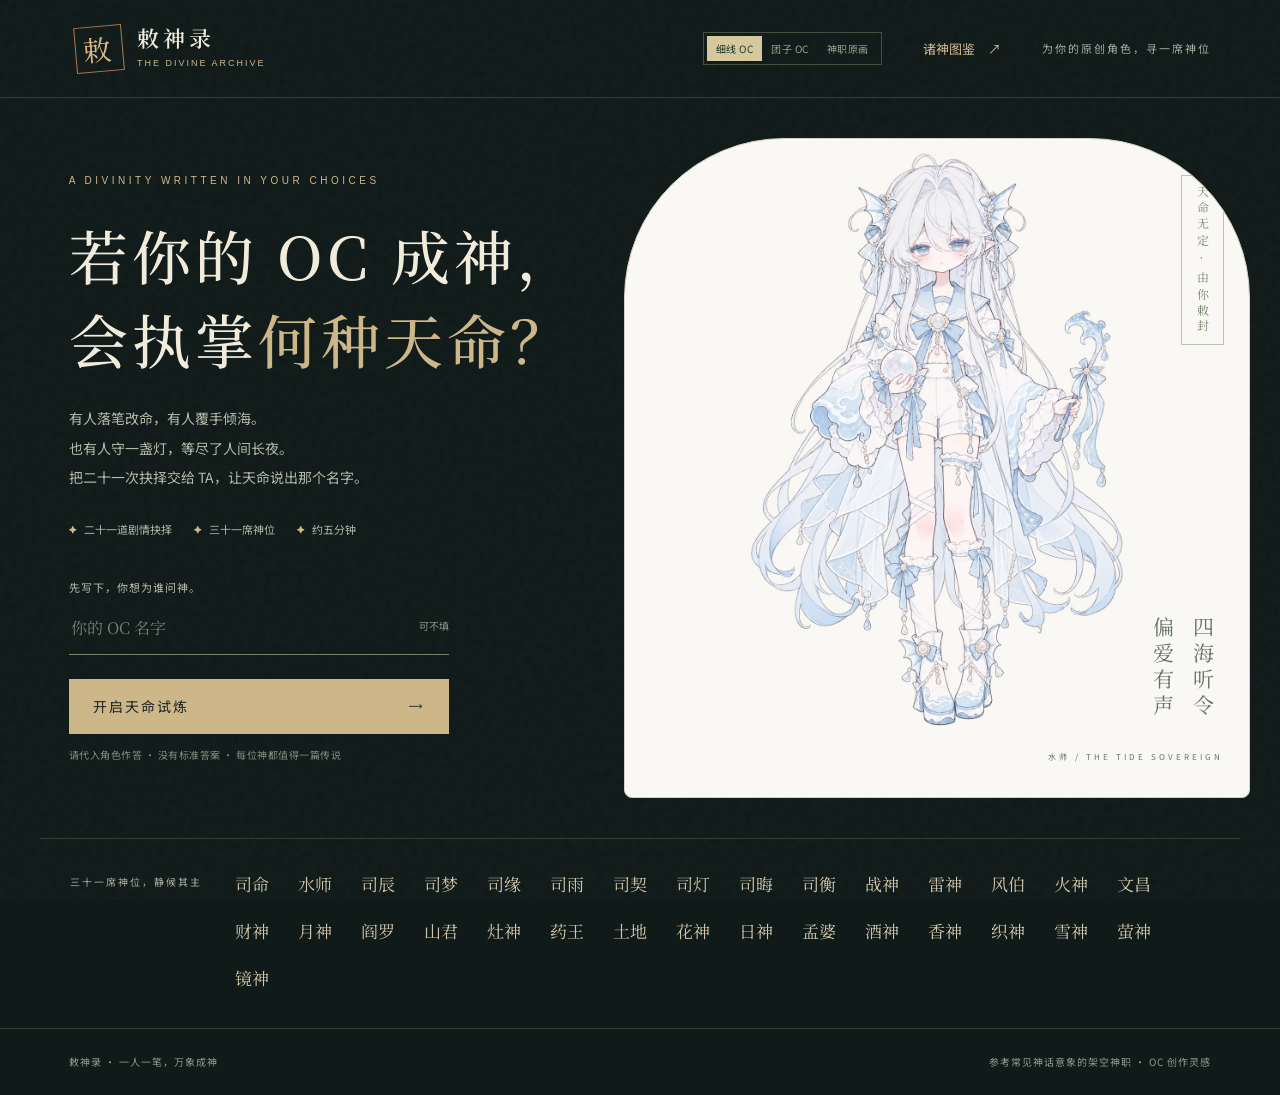
==== commit 59365c41: "Add seven intimate deity offices and refresh flower god with fine-line OCs" ====
--- a/index.html
+++ b/index.html
@@ -1,3 +1,3 @@
 <!DOCTYPE html>
-<html lang="zh-CN"><head><meta charset="utf-8"><meta name="viewport" content="width=device-width,initial-scale=1,viewport-fit=cover"><meta name="theme-color" content="#101a19"><meta name="description" content="十六道天命试炼，二十四种神职归宿。代入你的OC，领取专属权柄、封神名场面与神谕插画。"><meta property="og:title" content="敕神录 · 你的OC会是什么神？"><meta property="og:description" content="十六次抉择，为你的角色敕封神位。二十四种神职、三重神性、原创插画与完整档案。"><title>敕神录 · 你的 OC 会是什么神？</title><link rel="icon" href="data:image/svg+xml,%3Csvg xmlns='http://www.w3.org/2000/svg' viewBox='0 0 64 64'%3E%3Crect width='64' height='64' rx='12' fill='%23101a19'/%3E%3Ctext x='12' y='49' font-size='44' fill='%23d4b77e'%3E敕%3C/text%3E%3C/svg%3E"><link rel="stylesheet" href="style.css?v=4"></head>
-<body><header><button class="brand" id="brand" aria-label="敕神录首页"><span class="seal">敕</span><span>敕神录<small>THE DIVINE ARCHIVE</small></span></button><nav><div class="art-switch" role="group" aria-label="插画风格"><button data-art-choice="line" aria-pressed="true" class="active">细线 OC</button><button data-art-choice="chibi" aria-pressed="false">团子 OC</button><button data-art-choice="portrait" aria-pressed="false">神职原画</button></div><button id="nav-atlas">诸神图鉴 <span>↗</span></button><span class="nav-note">为你的原创角色，寻一席神位</span></nav></header><main id="app"></main><footer><span>敕神录 · 一人一笔，万象成神</span><span>参考常见神话意象的架空神职 · OC 创作灵感</span></footer><div id="toast" role="status" aria-live="polite"></div><dialog id="atlas"><div class="dialog-head"><div><p class="eyebrow">THE PANTHEON</p><h2>二十四神，各有锋芒。</h2></div><button id="close-atlas" class="close" aria-label="关闭图鉴">×</button></div><p class="muted">神位不分高低，故事各有偏爱。图鉴展示的是神职意象，角色外貌由你定义。</p><div class="atlas-grid" id="atlas-grid"></div></dialog><script src="data.js?v=2"></script><script src="app.js?v=7"></script></body></html>
+<html lang="zh-CN"><head><meta charset="utf-8"><meta name="viewport" content="width=device-width,initial-scale=1,viewport-fit=cover"><meta name="theme-color" content="#101a19"><meta name="description" content="二十一道天命试炼，三十一种神职归宿。代入你的OC，领取专属权柄、封神名场面与神谕插画。"><meta property="og:title" content="敕神录 · 你的OC会是什么神？"><meta property="og:description" content="二十一次抉择，为你的角色敕封神位。三十一种神职、三重神性、原创插画与完整档案。"><title>敕神录 · 你的 OC 会是什么神？</title><link rel="icon" href="data:image/svg+xml,%3Csvg xmlns='http://www.w3.org/2000/svg' viewBox='0 0 64 64'%3E%3Crect width='64' height='64' rx='12' fill='%23101a19'/%3E%3Ctext x='12' y='49' font-size='44' fill='%23d4b77e'%3E敕%3C/text%3E%3C/svg%3E"><link rel="stylesheet" href="style.css?v=5"></head>
+<body><header><button class="brand" id="brand" aria-label="敕神录首页"><span class="seal">敕</span><span>敕神录<small>THE DIVINE ARCHIVE</small></span></button><nav><div class="art-switch" role="group" aria-label="插画风格"><button data-art-choice="line" aria-pressed="true" class="active">细线 OC</button><button data-art-choice="chibi" aria-pressed="false">团子 OC</button><button data-art-choice="portrait" aria-pressed="false">神职原画</button></div><button id="nav-atlas">诸神图鉴 <span>↗</span></button><span class="nav-note">为你的原创角色，寻一席神位</span></nav></header><main id="app"></main><footer><span>敕神录 · 一人一笔，万象成神</span><span>参考常见神话意象的架空神职 · OC 创作灵感</span></footer><div id="toast" role="status" aria-live="polite"></div><dialog id="atlas"><div class="dialog-head"><div><p class="eyebrow">THE PANTHEON</p><h2>三十一神，各有锋芒。</h2></div><button id="close-atlas" class="close" aria-label="关闭图鉴">×</button></div><p class="muted">神位不分高低，故事各有偏爱。图鉴展示的是神职意象，角色外貌由你定义。</p><div class="atlas-grid" id="atlas-grid"></div></dialog><script src="data.js?v=3"></script><script src="app.js?v=8"></script></body></html>
--- a/style.css
+++ b/style.css
@@ -23,3 +23,5 @@
 body[data-art="line"] .mode-portrait img{height:85%}
 @media(max-width:750px){.art-switch button{padding:5px 5px;font-size:8px}nav{gap:8px}.brand{font-size:18px}.brand small{font-size:6px}body[data-art="line"] .hero-art{height:430px;min-height:430px}body[data-art="line"] .hero-art>img{height:94%;width:86%;left:4%;top:0}body[data-art="line"] .god-card{aspect-ratio:2/3}body[data-art="line"] .god-card>img{height:70%;margin-top:15px}body[data-art="line"] .card-title h2{font-size:48px}body[data-art="line"] .card-title p{font-size:12px}body[data-art="line"] .atlas-detail>img{max-height:460px}}
 @media(max-width:360px){header{padding:0 4%}.brand{font-size:15px;gap:5px}.brand small{font-size:5px}.seal{font-size:18px}nav>button{font-size:9px}.art-switch button{font-size:7px;padding:4px}.art-switch{padding:2px}}
+
+.source-note{font-size:11px!important;color:#9eaa99!important;border-top:1px solid var(--line);padding-top:15px}.atlas-item img[src*="line-oc-v2"]{object-fit:contain;background:#faf8f4}.atlas-detail>img[src*="line-oc-v2"]{object-fit:contain;background:#faf8f4}
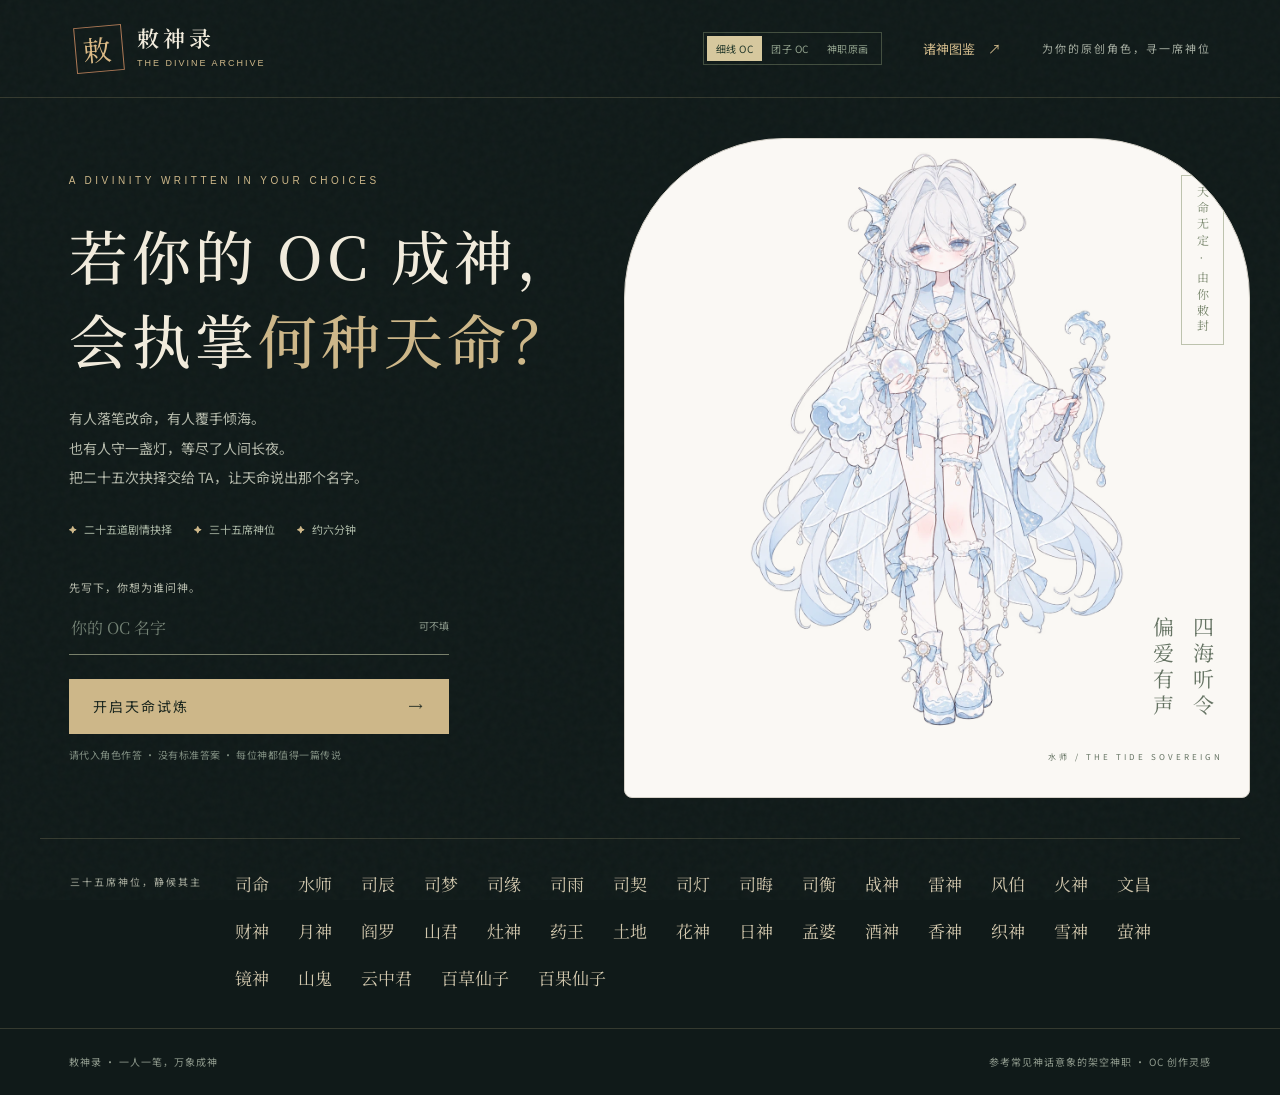
==== commit 801ab875: "Add four literary deity OCs and revise recent short hairstyles to long hair" ====
--- a/index.html
+++ b/index.html
@@ -1,3 +1,3 @@
 <!DOCTYPE html>
-<html lang="zh-CN"><head><meta charset="utf-8"><meta name="viewport" content="width=device-width,initial-scale=1,viewport-fit=cover"><meta name="theme-color" content="#101a19"><meta name="description" content="二十一道天命试炼，三十一种神职归宿。代入你的OC，领取专属权柄、封神名场面与神谕插画。"><meta property="og:title" content="敕神录 · 你的OC会是什么神？"><meta property="og:description" content="二十一次抉择，为你的角色敕封神位。三十一种神职、三重神性、原创插画与完整档案。"><title>敕神录 · 你的 OC 会是什么神？</title><link rel="icon" href="data:image/svg+xml,%3Csvg xmlns='http://www.w3.org/2000/svg' viewBox='0 0 64 64'%3E%3Crect width='64' height='64' rx='12' fill='%23101a19'/%3E%3Ctext x='12' y='49' font-size='44' fill='%23d4b77e'%3E敕%3C/text%3E%3C/svg%3E"><link rel="stylesheet" href="style.css?v=5"></head>
-<body><header><button class="brand" id="brand" aria-label="敕神录首页"><span class="seal">敕</span><span>敕神录<small>THE DIVINE ARCHIVE</small></span></button><nav><div class="art-switch" role="group" aria-label="插画风格"><button data-art-choice="line" aria-pressed="true" class="active">细线 OC</button><button data-art-choice="chibi" aria-pressed="false">团子 OC</button><button data-art-choice="portrait" aria-pressed="false">神职原画</button></div><button id="nav-atlas">诸神图鉴 <span>↗</span></button><span class="nav-note">为你的原创角色，寻一席神位</span></nav></header><main id="app"></main><footer><span>敕神录 · 一人一笔，万象成神</span><span>参考常见神话意象的架空神职 · OC 创作灵感</span></footer><div id="toast" role="status" aria-live="polite"></div><dialog id="atlas"><div class="dialog-head"><div><p class="eyebrow">THE PANTHEON</p><h2>三十一神，各有锋芒。</h2></div><button id="close-atlas" class="close" aria-label="关闭图鉴">×</button></div><p class="muted">神位不分高低，故事各有偏爱。图鉴展示的是神职意象，角色外貌由你定义。</p><div class="atlas-grid" id="atlas-grid"></div></dialog><script src="data.js?v=3"></script><script src="app.js?v=8"></script></body></html>
+<html lang="zh-CN"><head><meta charset="utf-8"><meta name="viewport" content="width=device-width,initial-scale=1,viewport-fit=cover"><meta name="theme-color" content="#101a19"><meta name="description" content="二十五道天命试炼，三十五种神职归宿。代入你的OC，领取专属权柄、封神名场面与神谕插画。"><meta property="og:title" content="敕神录 · 你的OC会是什么神？"><meta property="og:description" content="二十五次抉择，为你的角色敕封神位。三十五种神职、三重神性、原创插画与完整档案。"><title>敕神录 · 你的 OC 会是什么神？</title><link rel="icon" href="data:image/svg+xml,%3Csvg xmlns='http://www.w3.org/2000/svg' viewBox='0 0 64 64'%3E%3Crect width='64' height='64' rx='12' fill='%23101a19'/%3E%3Ctext x='12' y='49' font-size='44' fill='%23d4b77e'%3E敕%3C/text%3E%3C/svg%3E"><link rel="stylesheet" href="style.css?v=6"></head>
+<body><header><button class="brand" id="brand" aria-label="敕神录首页"><span class="seal">敕</span><span>敕神录<small>THE DIVINE ARCHIVE</small></span></button><nav><div class="art-switch" role="group" aria-label="插画风格"><button data-art-choice="line" aria-pressed="true" class="active">细线 OC</button><button data-art-choice="chibi" aria-pressed="false">团子 OC</button><button data-art-choice="portrait" aria-pressed="false">神职原画</button></div><button id="nav-atlas">诸神图鉴 <span>↗</span></button><span class="nav-note">为你的原创角色，寻一席神位</span></nav></header><main id="app"></main><footer><span>敕神录 · 一人一笔，万象成神</span><span>参考常见神话意象的架空神职 · OC 创作灵感</span></footer><div id="toast" role="status" aria-live="polite"></div><dialog id="atlas"><div class="dialog-head"><div><p class="eyebrow">THE PANTHEON</p><h2>三十五神，各有锋芒。</h2></div><button id="close-atlas" class="close" aria-label="关闭图鉴">×</button></div><p class="muted">神位不分高低，故事各有偏爱。图鉴展示的是神职意象，角色外貌由你定义。</p><div class="atlas-grid" id="atlas-grid"></div></dialog><script src="data.js?v=4"></script><script src="app.js?v=9"></script></body></html>
--- a/style.css
+++ b/style.css
@@ -24,4 +24,4 @@
 @media(max-width:750px){.art-switch button{padding:5px 5px;font-size:8px}nav{gap:8px}.brand{font-size:18px}.brand small{font-size:6px}body[data-art="line"] .hero-art{height:430px;min-height:430px}body[data-art="line"] .hero-art>img{height:94%;width:86%;left:4%;top:0}body[data-art="line"] .god-card{aspect-ratio:2/3}body[data-art="line"] .god-card>img{height:70%;margin-top:15px}body[data-art="line"] .card-title h2{font-size:48px}body[data-art="line"] .card-title p{font-size:12px}body[data-art="line"] .atlas-detail>img{max-height:460px}}
 @media(max-width:360px){header{padding:0 4%}.brand{font-size:15px;gap:5px}.brand small{font-size:5px}.seal{font-size:18px}nav>button{font-size:9px}.art-switch button{font-size:7px;padding:4px}.art-switch{padding:2px}}
 
-.source-note{font-size:11px!important;color:#9eaa99!important;border-top:1px solid var(--line);padding-top:15px}.atlas-item img[src*="line-oc-v2"]{object-fit:contain;background:#faf8f4}.atlas-detail>img[src*="line-oc-v2"]{object-fit:contain;background:#faf8f4}
+.source-note{font-size:11px!important;color:#9eaa99!important;border-top:1px solid var(--line);padding-top:15px}.atlas-item img[src*="line-oc-v"]{object-fit:contain;background:#faf8f4}.atlas-detail>img[src*="line-oc-v"]{object-fit:contain;background:#faf8f4}
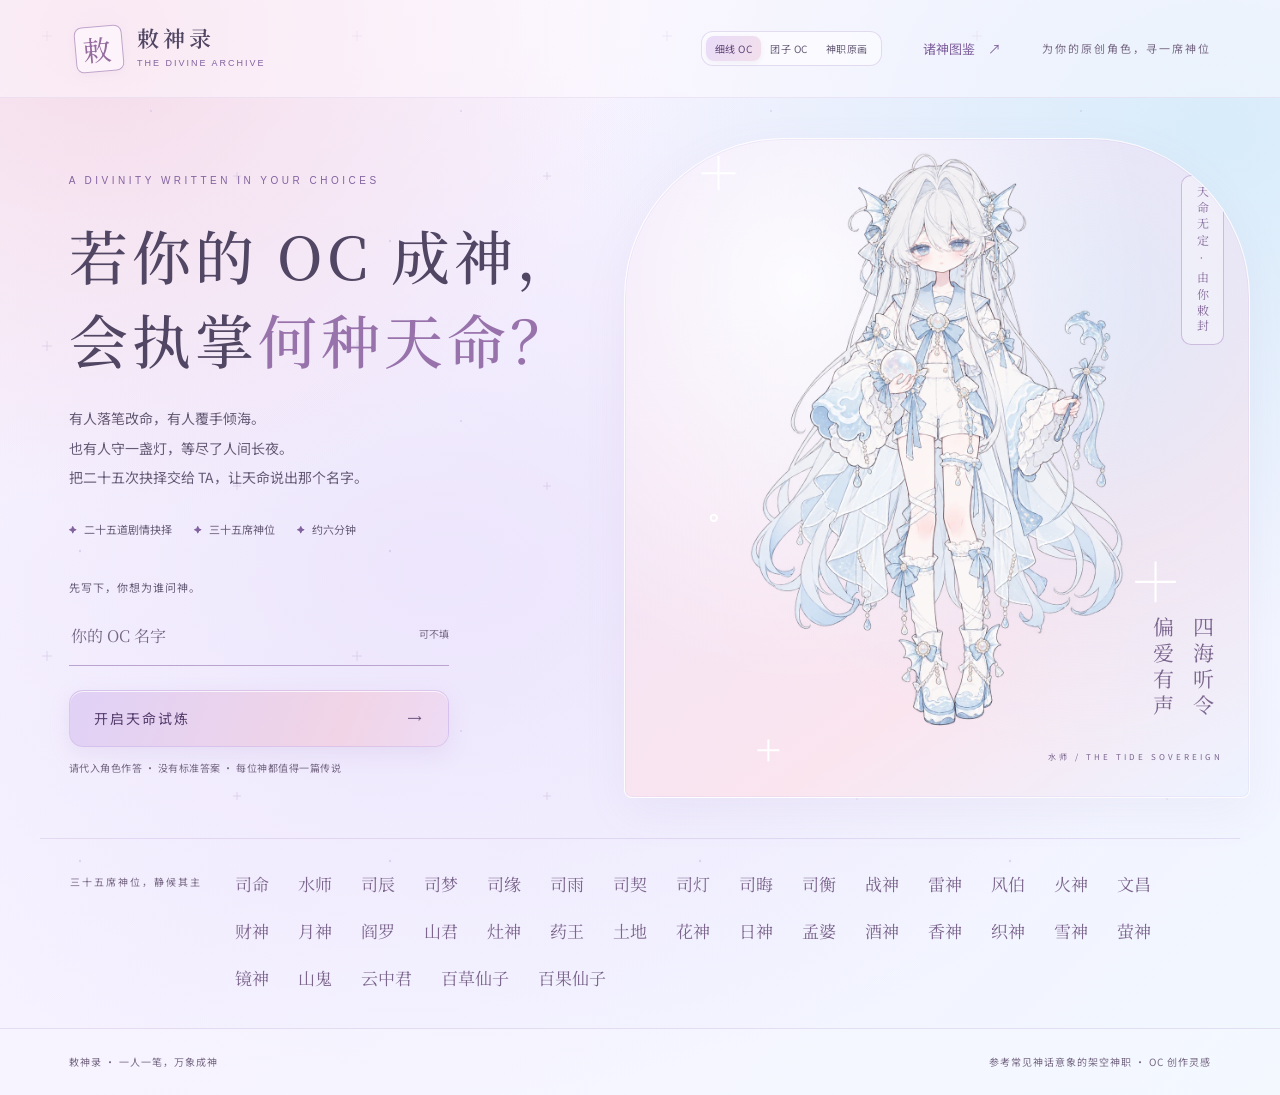
==== commit 4cdd656e: "Give the divine archive a dreamy pearl and pastel theme" ====
--- a/index.html
+++ b/index.html
@@ -1,3 +1,3 @@
 <!DOCTYPE html>
-<html lang="zh-CN"><head><meta charset="utf-8"><meta name="viewport" content="width=device-width,initial-scale=1,viewport-fit=cover"><meta name="theme-color" content="#101a19"><meta name="description" content="二十五道天命试炼，三十五种神职归宿。代入你的OC，领取专属权柄、封神名场面与神谕插画。"><meta property="og:title" content="敕神录 · 你的OC会是什么神？"><meta property="og:description" content="二十五次抉择，为你的角色敕封神位。三十五种神职、三重神性、原创插画与完整档案。"><title>敕神录 · 你的 OC 会是什么神？</title><link rel="icon" href="data:image/svg+xml,%3Csvg xmlns='http://www.w3.org/2000/svg' viewBox='0 0 64 64'%3E%3Crect width='64' height='64' rx='12' fill='%23101a19'/%3E%3Ctext x='12' y='49' font-size='44' fill='%23d4b77e'%3E敕%3C/text%3E%3C/svg%3E"><link rel="stylesheet" href="style.css?v=6"></head>
-<body><header><button class="brand" id="brand" aria-label="敕神录首页"><span class="seal">敕</span><span>敕神录<small>THE DIVINE ARCHIVE</small></span></button><nav><div class="art-switch" role="group" aria-label="插画风格"><button data-art-choice="line" aria-pressed="true" class="active">细线 OC</button><button data-art-choice="chibi" aria-pressed="false">团子 OC</button><button data-art-choice="portrait" aria-pressed="false">神职原画</button></div><button id="nav-atlas">诸神图鉴 <span>↗</span></button><span class="nav-note">为你的原创角色，寻一席神位</span></nav></header><main id="app"></main><footer><span>敕神录 · 一人一笔，万象成神</span><span>参考常见神话意象的架空神职 · OC 创作灵感</span></footer><div id="toast" role="status" aria-live="polite"></div><dialog id="atlas"><div class="dialog-head"><div><p class="eyebrow">THE PANTHEON</p><h2>三十五神，各有锋芒。</h2></div><button id="close-atlas" class="close" aria-label="关闭图鉴">×</button></div><p class="muted">神位不分高低，故事各有偏爱。图鉴展示的是神职意象，角色外貌由你定义。</p><div class="atlas-grid" id="atlas-grid"></div></dialog><script src="data.js?v=4"></script><script src="app.js?v=9"></script></body></html>
+<html lang="zh-CN"><head><meta charset="utf-8"><meta name="viewport" content="width=device-width,initial-scale=1,viewport-fit=cover"><meta name="theme-color" content="#f8f5ff"><meta name="description" content="二十五道天命试炼，三十五种神职归宿。代入你的OC，领取专属权柄、封神名场面与神谕插画。"><meta property="og:title" content="敕神录 · 你的OC会是什么神？"><meta property="og:description" content="二十五次抉择，为你的角色敕封神位。三十五种神职、三重神性、原创插画与完整档案。"><title>敕神录 · 你的 OC 会是什么神？</title><link rel="icon" href="data:image/svg+xml,%3Csvg xmlns='http://www.w3.org/2000/svg' viewBox='0 0 64 64'%3E%3Crect width='64' height='64' rx='12' fill='%23eee3f8'/%3E%3Ctext x='12' y='49' font-size='44' fill='%2382639f'%3E敕%3C/text%3E%3C/svg%3E"><link rel="stylesheet" href="style.css?v=6"><link rel="stylesheet" href="dream.css?v=1"></head>
+<body><header><button class="brand" id="brand" aria-label="敕神录首页"><span class="seal">敕</span><span>敕神录<small>THE DIVINE ARCHIVE</small></span></button><nav><div class="art-switch" role="group" aria-label="插画风格"><button data-art-choice="line" aria-pressed="true" class="active">细线 OC</button><button data-art-choice="chibi" aria-pressed="false">团子 OC</button><button data-art-choice="portrait" aria-pressed="false">神职原画</button></div><button id="nav-atlas">诸神图鉴 <span>↗</span></button><span class="nav-note">为你的原创角色，寻一席神位</span></nav></header><main id="app"></main><footer><span>敕神录 · 一人一笔，万象成神</span><span>参考常见神话意象的架空神职 · OC 创作灵感</span></footer><div id="toast" role="status" aria-live="polite"></div><dialog id="atlas"><div class="dialog-head"><div><p class="eyebrow">THE PANTHEON</p><h2>三十五神，各有锋芒。</h2></div><button id="close-atlas" class="close" aria-label="关闭图鉴">×</button></div><p class="muted">神位不分高低，故事各有偏爱。图鉴展示的是神职意象，角色外貌由你定义。</p><div class="atlas-grid" id="atlas-grid"></div></dialog><script src="data.js?v=6"></script><script src="app.js?v=14"></script></body></html>
--- a/dream.css
+++ b/dream.css
@@ -0,0 +1,155 @@
+/* Pearl, lilac mist and a little starlight. Layout and OC artwork stay intact. */
+:root {
+  --bg: #f8f5ff;
+  --paper: #514663;
+  --ink: #514663;
+  --gold: #82639f;
+  --muted: #776985;
+  --line: #b8a3d54a;
+  --deity-tint: #c9b4e3;
+  --accent: color-mix(in srgb, var(--deity-tint) 26%, #513c68 74%);
+  --dream-copy: #675c77;
+  --dream-border: #c8b7e078;
+  --dream-shadow: 0 14px 45px #9376b313;
+  color-scheme: light;
+}
+body {
+  background:
+    radial-gradient(ellipse at 8% 3%, #f5dbea 0, transparent 33rem),
+    radial-gradient(ellipse at 95% 12%, #d8ecfa 0, transparent 40rem),
+    radial-gradient(ellipse at 35% 52%, #e6ddfa95 0, transparent 48rem),
+    linear-gradient(135deg, #fcf8ff, #f5f1ff 48%, #f1f7ff);
+  background-color: var(--bg);
+}
+body:before {
+  opacity: .38;
+  background-image: url("data:image/svg+xml,%3Csvg xmlns='http://www.w3.org/2000/svg' width='310' height='310' viewBox='0 0 310 310'%3E%3Cpath d='M47 31v10m-5-5h10M237 172v8m-4-4h8' stroke='%23b09ac7' stroke-width='.8'/%3E%3Ccircle cx='151' cy='111' r='1' fill='%23b8add4'/%3E%3Ccircle cx='80' cy='241' r='1.2' fill='%23b8add4'/%3E%3C/svg%3E");
+  z-index: -1;
+}
+header { background: #fffaff70; border-color: #d9cbe966; }
+.seal { color: #946b9e; border-color: #c0a5cb; background: #fffaff99; border-radius: 8px; box-shadow: 0 3px 10px #a780b911; }
+.brand small, nav button { color: var(--gold); }
+.nav-note, footer { color: var(--muted); }
+footer { background: #ffffff30; }
+.hero-copy h1 em { color: #9872ab; }
+.hero-copy .desc, .hero-label, .name-label { color: var(--dream-copy); }
+.name-wrap { border-color: #baa3cf; padding: 8px 0 12px; }
+.name-wrap input { color: var(--ink); }
+.name-wrap input::placeholder, .name-wrap span { color: var(--muted); }
+.name-wrap:focus-within { border-color: #8762a5; box-shadow: 0 2px 0 #b99bda40; }
+.subnote, .small-note, .image-caption { color: var(--muted); }
+.primary {
+  color: #543c6c;
+  background: linear-gradient(110deg, #e0d1f6, #f1d4e6 72%, #eddbf5);
+  border: 1px solid #c8afe57a;
+  border-radius: 14px;
+  box-shadow: 0 7px 22px #a27bbb23, inset 0 1px 0 #ffffffbf;
+}
+.primary:hover { background: linear-gradient(110deg, #d8c4f1, #ecc8df 72%, #e4d0f1); box-shadow: 0 10px 26px #a27bbb30; }
+.primary:disabled { opacity: .5; box-shadow: none; }
+.secondary, .gossip-button { background: #ffffff65; border-color: var(--dream-border); border-radius: 12px; color: var(--accent); }
+.secondary:hover, .gossip-button:hover { background: #ede4fa90; }
+.text-btn, .share-extra button, .result-head button { color: #79608f; }
+.art-switch { border-color: var(--dream-border); background: #ffffff80; border-radius: 12px; padding: 4px; }
+.art-switch button { color: var(--dream-copy); border-radius: 8px; }
+.art-switch button.active { color: #634779; background: linear-gradient(115deg, #e9dcf8, #f2dfec); box-shadow: 0 2px 5px #9f83b51a; }
+:root body:is([data-art="chibi"], [data-art="line"]) .hero-art {
+  background:
+    radial-gradient(ellipse at 28% 22%, #ffffffd9, transparent 55%),
+    radial-gradient(ellipse at 75% 25%, #d5e9fb99, transparent 65%),
+    linear-gradient(145deg, #eee4fb, #fae5ef 70%, #edf3ff);
+  border-color: #ffffffd9;
+  box-shadow: var(--dream-shadow), inset 0 0 0 1px #ccb7e533;
+  isolation: isolate;
+}
+:root body:is([data-art="chibi"], [data-art="line"]) .hero-art:after {
+  display: block;
+  background: url("data:image/svg+xml,%3Csvg xmlns='http://www.w3.org/2000/svg' viewBox='0 0 400 600'%3E%3Cg fill='none' stroke='%23fff' stroke-width='1.3'%3E%3Cpath d='M60 100v22m-11-11h22M340 360v26m-13-13h26M92 474v14m-7-7h14'/%3E%3Ccircle cx='310' cy='80' r='4'/%3E%3Ccircle cx='57' cy='332' r='2'/%3E%3C/g%3E%3C/svg%3E") center / cover;
+  z-index: -1;
+}
+:root body:is([data-art="chibi"], [data-art="line"]) .art-caption { color: #7b658e; }
+:root body:is([data-art="chibi"], [data-art="line"]) .floating-seal { color: #876b9c; border-color: #b599cc99; background: #ffffff52; border-radius: 10px; }
+body[data-art="portrait"] .art-caption { color: #fff5ec; text-shadow: 0 2px 8px #352642b3; }
+body[data-art="portrait"] .floating-seal { color: #fff5ec; background: #51466377; border-color: #f4e6ff88; }
+.home-bottom>span { color: var(--muted); }
+.god-ticker button { color: #7d668e; }
+.god-ticker button:hover { color: #aa6d9d; }
+.quiz-meta, .quiz .hint { color: var(--dream-copy); }
+.progress, .bar-line { background: #d6c7e662; border-radius: 8px; }
+.progress { height: 4px; }
+.progress span, .bar-line span { background: linear-gradient(90deg, #bc9cdb, #daa8c4, #a7c8e9); border-radius: inherit; }
+.option { background: #ffffff80; border-color: #cbbade80; border-radius: 15px; color: var(--ink); box-shadow: 0 3px 13px #9d7bbb08; }
+.option .letter { color: #9675ad; }
+.option:hover { background: #f3eafc; border-color: #ad89c9; }
+.option.selected { background: linear-gradient(115deg, #eadef8, #f8e7f0); border-color: #a580c3; box-shadow: 0 4px 18px #b18dcb20; }
+.option.selected .letter { color: #7d519e; }
+.result-head p { color: var(--gold); }
+.god-card { border-color: var(--dream-border); border-radius: 24px; box-shadow: var(--dream-shadow); }
+body[data-art="portrait"] .god-card:after { background: linear-gradient(0deg, #f8f3ffff, #f8f3ffeb 13%, #f8f3ff00 65%); }
+body[data-art="portrait"] .card-top { color: #fff9f5; text-shadow: 0 1px 5px #352642; }
+body[data-art="portrait"] .card-stamp { color: #fff9f5; background: #51466377; border-color: #fff9f588; border-radius: 8px; }
+:root body:is([data-art="chibi"], [data-art="line"]) .god-card {
+  background:
+    radial-gradient(ellipse at 25% 15%, #e7dcfa70, transparent 65%),
+    radial-gradient(ellipse at 92% 45%, #dceefc80, transparent 60%),
+    linear-gradient(155deg, #fffaff, #fbf3fa 78%, #eee9fc);
+  border-color: #ffffff;
+}
+:root body:is([data-art="chibi"], [data-art="line"]) .card-top { color: #86718f; }
+:root body:is([data-art="chibi"], [data-art="line"]) .card-stamp { color: #92739f; border-color: #bca1cd99; border-radius: 8px; background: #ffffff60; }
+:root body .card-title, :root body .card-title h2 { color: #6b527d; }
+:root body .card-title small { color: #8a729a; }
+:root body .card-title p { color: #7b648c; }
+.tags span { border-color: #c8b5dd88; color: #7c628e; background: #ffffff60; border-radius: 30px; }
+.body-copy, .report-box p, .deep-reading p, .evidence p, .atlas-detail p { color: var(--dream-copy); }
+.domain { border-color: var(--line); }
+.domain small { color: var(--muted); }
+.thrill-banner { background: linear-gradient(115deg, #eee1f7ad, #f8e5ef80, #e6f1fc6e); border-color: #d2bce56b; border-radius: 16px; }
+.thrill-banner strong { color: #765089; }
+.thrill-banner p { color: var(--dream-copy); }
+.report-jumps>span { color: var(--muted); }
+.report-jumps button { background: #ffffff75; color: #7a618f; border-color: var(--dream-border); border-radius: 30px; }
+.report-jumps button:hover { background: #eee3fa; }
+.report-box { background: #ffffff88; border-color: #ffffffd9; border-radius: 20px; box-shadow: var(--dream-shadow), inset 0 0 0 1px #d8c7e630; }
+.report-box h3 { color: #695079; }
+.report-box.scene { background: linear-gradient(125deg, #eee3f8bd, #fae8f1a3, #e6effc9c); }
+.scene p { color: #6c557e; }
+.prayer, .gossip-claim { color: #7c5e8b !important; }
+.reply { color: var(--accent) !important; }
+.source-note, .mode-note { color: var(--muted) !important; }
+.mode-tabs button { background: #ffffff65; color: var(--dream-copy); border-color: var(--dream-border); border-radius: 12px; }
+.mode-tabs button span { color: #8d759f; }
+.mode-tabs button.active { color: #69497f; border-color: #b18acb; background: linear-gradient(115deg, #eadef8, #f5e2ef); }
+.mode-copy h4 { color: #755089; }
+.mode-footnote, .gossip-label, .forum-post small, .report-box .quiet { color: var(--muted); }
+.gossip-truth p { color: #71547f; }
+.forum-avatar { border-color: #cab3df; background: #eee2f7; color: #87639e; border-radius: 10px; }
+.pair img { border-color: var(--dream-border); border-radius: 10px; }
+.bar-label { color: var(--dream-copy); }
+.result-bottom p { color: var(--dream-copy); }
+.evidence { border-color: #c5addb; }
+.resume-row { color: var(--muted); }
+dialog { color: var(--ink); background: linear-gradient(130deg, #fcf7ff, #f2effc 65%, #edf5fd); border-color: #ffffffdb; border-radius: 24px; box-shadow: 0 25px 90px #68548040; }
+dialog::backdrop { background: #7561876e; backdrop-filter: blur(8px); }
+.muted { color: var(--muted); }
+.atlas-item { background: #ffffff99; border-color: #dbcce980; border-radius: 15px; box-shadow: 0 4px 15px #a98ab40d; }
+.atlas-item p { color: var(--muted); }
+:root body:is([data-art="line"], [data-art="chibi"]) :is(.atlas-item>img, .atlas-detail>img, .pair img, .mode-portrait) {
+  background: linear-gradient(145deg, #f3edfc, #fff8fc 65%, #eaf3fc);
+  border-color: #d5c1e6;
+}
+:root body:is([data-art="line"], [data-art="chibi"]) .mode-portrait { border-radius: 14px; }
+:root body:is([data-art="line"], [data-art="chibi"]) .mode-portrait>span { color: #816193; }
+#toast { background: #f7efff; color: #664b7d; border: 1px solid #d8bfe8; border-radius: 14px; box-shadow: 0 8px 35px #79608c30; }
+::selection { background: #dfc9ee; color: #513c68; }
+@media (min-width: 751px) and (max-width: 1000px) {
+  .hero-copy h1 { font-size: 36px; letter-spacing: 2px; }
+}
+@media (max-width: 750px) {
+  .hero-copy h1 { font-size: clamp(28px, 8.7vw, 39px); letter-spacing: 2px; }
+  :root body:is([data-art="chibi"], [data-art="line"]) .floating-seal { left: auto; }
+  .primary { border-radius: 12px; }
+  .god-card { border-radius: 20px; }
+  .report-box { border-radius: 17px; }
+  dialog { border-radius: 20px; }
+}
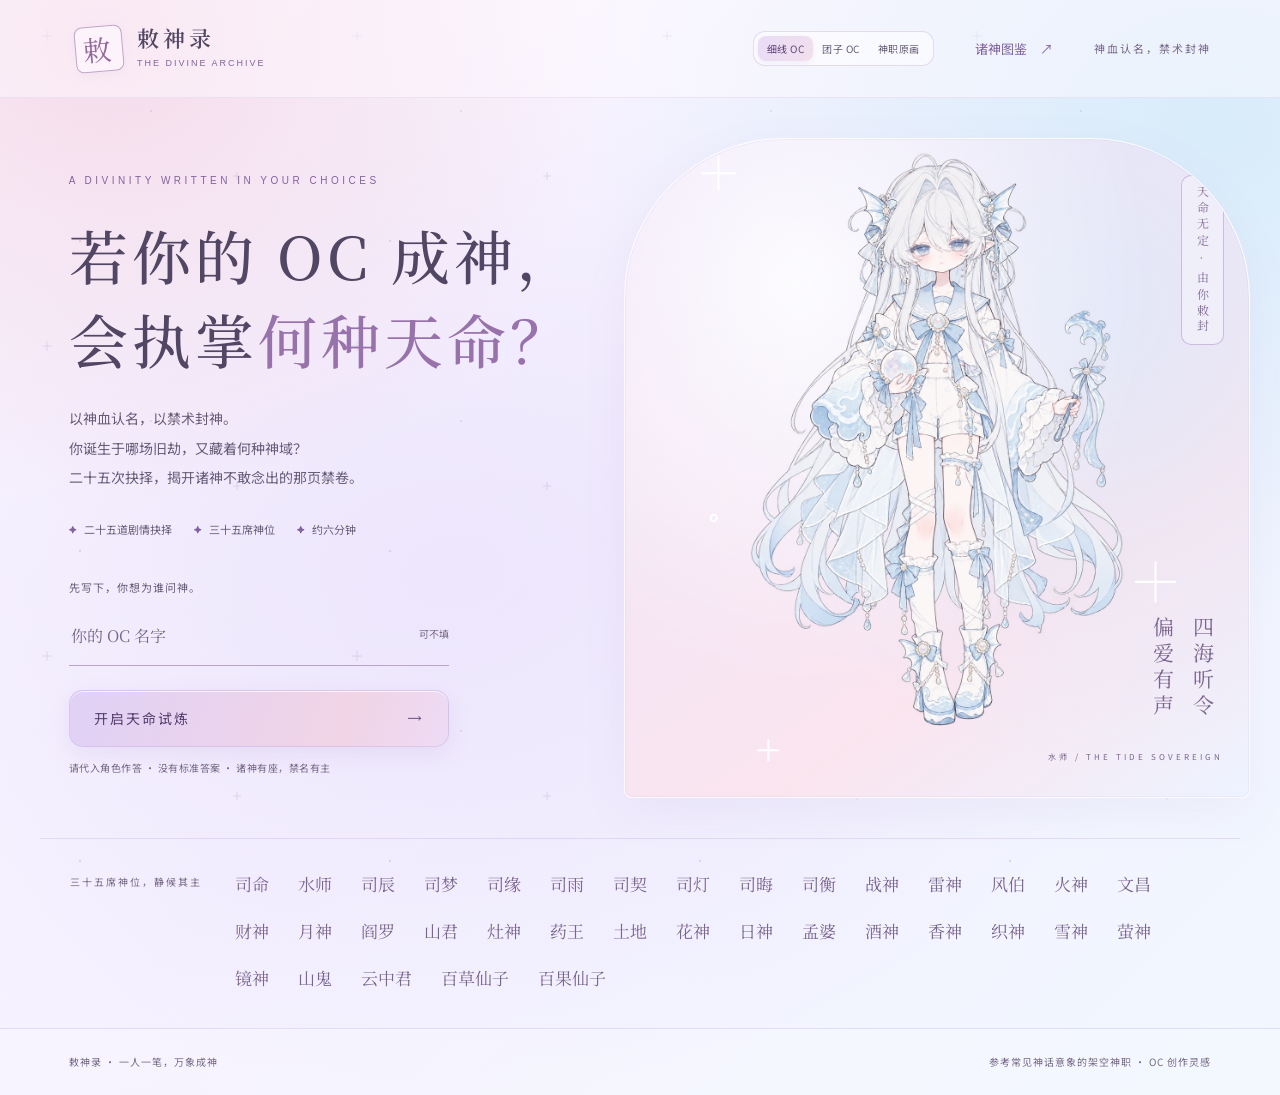
==== commit 9347e8ea: "Rewrite the current test as fantasy origins, forbidden arts and divine domains" ====
--- a/index.html
+++ b/index.html
@@ -1,3 +1,3 @@
 <!DOCTYPE html>
-<html lang="zh-CN"><head><meta charset="utf-8"><meta name="viewport" content="width=device-width,initial-scale=1,viewport-fit=cover"><meta name="theme-color" content="#f8f5ff"><meta name="description" content="二十五道天命试炼，三十五种神职归宿。代入你的OC，领取专属权柄、封神名场面与神谕插画。"><meta property="og:title" content="敕神录 · 你的OC会是什么神？"><meta property="og:description" content="二十五次抉择，为你的角色敕封神位。三十五种神职、三重神性、原创插画与完整档案。"><title>敕神录 · 你的 OC 会是什么神？</title><link rel="icon" href="data:image/svg+xml,%3Csvg xmlns='http://www.w3.org/2000/svg' viewBox='0 0 64 64'%3E%3Crect width='64' height='64' rx='12' fill='%23eee3f8'/%3E%3Ctext x='12' y='49' font-size='44' fill='%2382639f'%3E敕%3C/text%3E%3C/svg%3E"><link rel="stylesheet" href="style.css?v=6"><link rel="stylesheet" href="dream.css?v=1"></head>
-<body><header><button class="brand" id="brand" aria-label="敕神录首页"><span class="seal">敕</span><span>敕神录<small>THE DIVINE ARCHIVE</small></span></button><nav><div class="art-switch" role="group" aria-label="插画风格"><button data-art-choice="line" aria-pressed="true" class="active">细线 OC</button><button data-art-choice="chibi" aria-pressed="false">团子 OC</button><button data-art-choice="portrait" aria-pressed="false">神职原画</button></div><button id="nav-atlas">诸神图鉴 <span>↗</span></button><span class="nav-note">为你的原创角色，寻一席神位</span></nav></header><main id="app"></main><footer><span>敕神录 · 一人一笔，万象成神</span><span>参考常见神话意象的架空神职 · OC 创作灵感</span></footer><div id="toast" role="status" aria-live="polite"></div><dialog id="atlas"><div class="dialog-head"><div><p class="eyebrow">THE PANTHEON</p><h2>三十五神，各有锋芒。</h2></div><button id="close-atlas" class="close" aria-label="关闭图鉴">×</button></div><p class="muted">神位不分高低，故事各有偏爱。图鉴展示的是神职意象，角色外貌由你定义。</p><div class="atlas-grid" id="atlas-grid"></div></dialog><script src="data.js?v=6"></script><script src="app.js?v=14"></script></body></html>
+<html lang="zh-CN"><head><meta charset="utf-8"><meta name="viewport" content="width=device-width,initial-scale=1,viewport-fit=cover"><meta name="theme-color" content="#f8f5ff"><meta name="description" content="二十五道天命试炼，三十五种神职归宿。代入你的OC，领取专属权柄、封神名场面与神谕插画。"><meta property="og:title" content="敕神录 · 你的OC会是什么神？"><meta property="og:description" content="三十五种神职，三十五段禁忌出身。觉醒天生禁术、展开神域，揭开诸神不敢念出的封印密卷。"><title>敕神录 · 你的 OC 会是什么神？</title><link rel="icon" href="data:image/svg+xml,%3Csvg xmlns='http://www.w3.org/2000/svg' viewBox='0 0 64 64'%3E%3Crect width='64' height='64' rx='12' fill='%23eee3f8'/%3E%3Ctext x='12' y='49' font-size='44' fill='%2382639f'%3E敕%3C/text%3E%3C/svg%3E"><link rel="stylesheet" href="style.css?v=6"><link rel="stylesheet" href="dream.css?v=2"></head>
+<body><header><button class="brand" id="brand" aria-label="敕神录首页"><span class="seal">敕</span><span>敕神录<small>THE DIVINE ARCHIVE</small></span></button><nav><div class="art-switch" role="group" aria-label="插画风格"><button data-art-choice="line" aria-pressed="true" class="active">细线 OC</button><button data-art-choice="chibi" aria-pressed="false">团子 OC</button><button data-art-choice="portrait" aria-pressed="false">神职原画</button></div><button id="nav-atlas">诸神图鉴 <span>↗</span></button><span class="nav-note">神血认名，禁术封神</span></nav></header><main id="app"></main><footer><span>敕神录 · 一人一笔，万象成神</span><span>参考常见神话意象的架空神职 · OC 创作灵感</span></footer><div id="toast" role="status" aria-live="polite"></div><dialog id="atlas"><div class="dialog-head"><div><p class="eyebrow">THE PANTHEON</p><h2>三十五神，各有锋芒。</h2></div><button id="close-atlas" class="close" aria-label="关闭图鉴">×</button></div><p class="muted">神位不分高低，故事各有偏爱。图鉴展示的是神职意象，角色外貌由你定义。</p><div class="atlas-grid" id="atlas-grid"></div></dialog><script src="data.js?v=7"></script><script src="app.js?v=15"></script></body></html>
--- a/dream.css
+++ b/dream.css
@@ -142,6 +142,17 @@
 :root body:is([data-art="line"], [data-art="chibi"]) .mode-portrait>span { color: #816193; }
 #toast { background: #f7efff; color: #664b7d; border: 1px solid #d8bfe8; border-radius: 14px; box-shadow: 0 8px 35px #79608c30; }
 ::selection { background: #dfc9ee; color: #513c68; }
+.origin-box, .taboo-box { grid-column: 1 / -1; }
+.origin-box { background: linear-gradient(130deg, #eee3f9c9, #fff7fbbd 60%, #e8f1fcbd); }
+.report-box .origin-lineage { font: 25px/1.65 'Noto Serif SC', serif; color: var(--accent); margin: 0 0 15px; }
+.origin-chronicle { margin-top: 22px; border-top: 1px solid var(--line); }
+.origin-chronicle summary { cursor: pointer; padding-top: 16px; font-size: 12px; color: var(--accent); }
+.origin-chronicle summary span { float: right; }
+.origin-chronicle[open] summary span { transform: rotate(45deg); }
+.origin-chronicle p { margin-top: 16px; line-height: 2.2; }
+.ability-box h3 { font-size: 20px; line-height: 1.75; }
+.release-box { background: linear-gradient(135deg, #eee4fac9, #eaf1fbc9); }
+.taboo-box { border-left: 2px solid #b48bc9; }
 @media (min-width: 751px) and (max-width: 1000px) {
   .hero-copy h1 { font-size: 36px; letter-spacing: 2px; }
 }
@@ -152,4 +163,6 @@
   .god-card { border-radius: 20px; }
   .report-box { border-radius: 17px; }
   dialog { border-radius: 20px; }
+  .report-box .origin-lineage { font-size: 22px; }
+  .ability-box h3 { font-size: 19px; }
 }
